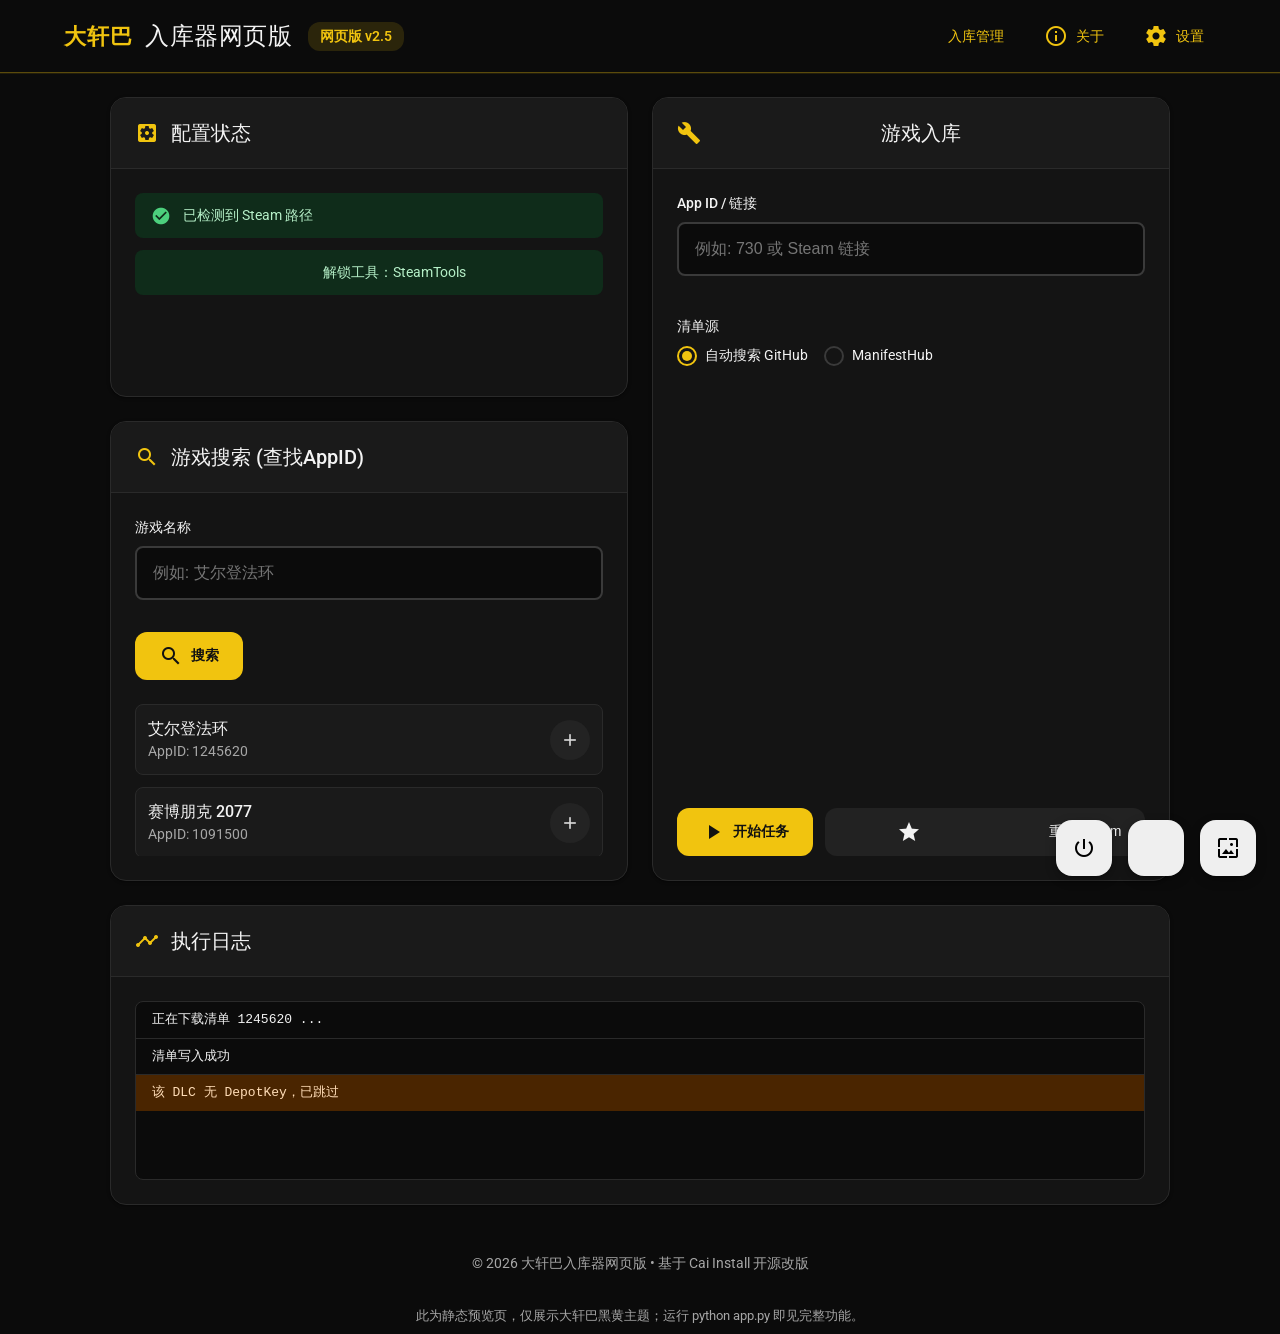
==== preview.html @ 0fc936c9 "叠加 QT6 桌面壳 + 深色/浅色双模式 + 纯文字品牌（去图标）" ====
<!DOCTYPE html>
<html lang="zh-CN">
<head>
    <meta charset="utf-8"/>
    <meta content="width=device-width, initial-scale=1.0" name="viewport"/>
    <title>大轩巴入库器网页版 · 预览</title>
    <link href="https://fonts.googleapis.com/css2?family=Roboto:wght@300;400;500;700&display=swap" rel="stylesheet"/>
    <link href="https://fonts.googleapis.com/icon?family=Material+Icons" rel="stylesheet"/>
    <link rel="icon" href="static/dxb-word.svg" type="image/svg+xml"/>
    <link href="static/css/style.css" rel="stylesheet"/>
    <link href="static/css/dx-theme.css" rel="stylesheet"/>
    <style>
        /* 预览页仅用于展示，模拟原布局 */
        .preview-note{text-align:center;color:var(--md-sys-color-on-surface-variant);font-size:13px;padding:8px;}
    </style>
</head>
<body class="dark-theme">
<div id="background-overlay"></div>
<div class="app-container">
    <header class="app-bar">
        <div class="app-bar-content">
            <a href="#" style="color:inherit;text-decoration:none;display:flex;align-items:center;gap:12px;">
                <span class="dxb-wordmark">大轩巴</span>
                <h1 class="app-title">入库器网页版</h1>
            </a>
            <div class="app-version">网页版 v2.5</div>
            <div style="flex-grow:1;"></div>
            <a class="btn btn-text settings-link" href="#"><span class="settings-text">入库管理</span></a>
            <a class="btn btn-text settings-link" href="#"><span class="material-icons">info_outline</span><span class="settings-text">关于</span></a>
            <a class="btn btn-text settings-link" href="#"><span class="material-icons">settings</span><span class="settings-text">设置</span></a>
        </div>
    </header>

    <main class="main-content">
        <div class="card config-card">
            <div class="card-header"><span class="material-icons">settings_applications</span><h2>配置状态</h2></div>
            <div class="card-content">
                <div class="config-status">
                    <div class="status-item success"><span class="material-icons status-icon">check_circle</span><span class="status-text">已检测到 Steam 路径</span></div>
                    <div class="status-item success"><span class="material-icons status-icon">verified</span><span class="status-text">解锁工具：SteamTools</span></div>
                </div>
            </div>
        </div>

        <div class="card search-card">
            <div class="card-header"><span class="material-icons">search</span><h2>游戏搜索 (查找AppID)</h2></div>
            <div class="card-content">
                <form class="game-search-form">
                    <div class="input-group">
                        <label class="input-label" for="g">游戏名称</label>
                        <input class="text-field" id="g" placeholder="例如: 艾尔登法环"/>
                    </div>
                    <div class="button-group"><button class="btn btn-primary" type="button"><span class="material-icons">search</span> 搜索</button></div>
                </form>
                <div class="game-search-results">
                    <div class="search-result-item"><div class="search-result-info"><span class="name">艾尔登法环</span><span class="appid">AppID: 1245620</span></div><button class="select-copy-btn"><span class="material-icons">add</span></button></div>
                    <div class="search-result-item"><div class="search-result-info"><span class="name">赛博朋克 2077</span><span class="appid">AppID: 1091500</span></div><button class="select-copy-btn"><span class="material-icons">add</span></button></div>
                </div>
            </div>
        </div>

        <div class="card unlock-card">
            <div class="card-header"><span class="material-icons">build_circle</span><h2>游戏入库</h2></div>
            <div class="card-content">
                <form class="unlock-form">
                    <div class="form-scroll-content">
                        <div class="input-group">
                            <label class="input-label" for="a">App ID / 链接</label>
                            <input class="text-field" id="a" placeholder="例如: 730 或 Steam 链接"/>
                        </div>
                        <div class="input-group">
                            <label class="input-label">清单源</label>
                            <div class="radio-group">
                                <label class="radio-item"><input type="radio" name="t" checked><span class="radio-button"></span><span class="radio-label">自动搜索 GitHub</span></label>
                                <label class="radio-item"><input type="radio" name="t"><span class="radio-button"></span><span class="radio-label">ManifestHub</span></label>
                            </div>
                        </div>
                    </div>
                    <div class="form-controls-footer">
                        <div class="button-group">
                            <button class="btn btn-primary" type="button"><span class="material-icons">play_arrow</span> 开始任务</button>
                            <button class="btn btn-secondary" type="button"><span class="material-icons">restart_alt</span> 重启 Steam</button>
                        </div>
                    </div>
                </form>
            </div>
        </div>

        <div class="card progress-card">
            <div class="card-header"><span class="material-icons">timeline</span><h2>执行日志</h2></div>
            <div class="card-content">
                <div class="progress-container">
                    <div class="log-entry info"><span>正在下载清单 1245620 ...</span></div>
                    <div class="log-entry success"><span>清单写入成功</span></div>
                    <div class="log-entry warning"><span>该 DLC 无 DepotKey，已跳过</span></div>
                </div>
            </div>
        </div>
    </main>

    <footer class="app-footer"><div class="copyright"><p>© 2026 大轩巴入库器网页版 • 基于 Cai Install 开源改版</p></div></footer>
    <p class="preview-note">此为静态预览页，仅展示大轩巴黑黄主题；运行 python app.py 即见完整功能。</p>
</div>

<div class="floating-action-buttons">
    <button class="fab" title="关闭应用"><span class="material-icons">power_settings_new</span></button>
    <button class="fab" title="切换主题"><span class="material-icons">dark_mode</span></button>
    <button class="fab" title="自定义背景"><span class="material-icons">wallpaper</span></button>
</div>
</body>
</html>
---- static/css/style.css ----
/* START OF FILE static/css/style.css (MODIFIED FOR LAYOUT FIX) */

/* Material Design 3.0 Colors */
:root {
  /* Light Theme (Default) */
  --md-sys-color-primary: #6750a4;
  --md-sys-color-on-primary: #ffffff;
  --md-sys-color-primary-container: #eaddff;
  --md-sys-color-on-primary-container: #21005d;
  --md-sys-color-secondary: #625b71;
  --md-sys-color-on-secondary: #ffffff;
  --md-sys-color-secondary-container: #e8def8;
  --md-sys-color-on-secondary-container: #1d192b;
  --md-sys-color-tertiary: #7d5260;
  --md-sys-color-on-tertiary: #ffffff;
  --md-sys-color-tertiary-container: #ffd8e4;
  --md-sys-color-on-tertiary-container: #31111d;
  --md-sys-color-error: #b3261e;
  --md-sys-color-on-error: #ffffff;
  --md-sys-color-error-container: #f9dedc;
  --md-sys-color-on-error-container: #410e0b;
  --md-sys-color-surface: #fffbfe;
  --md-sys-color-on-surface: #1c1b1f;
  --md-sys-color-surface-variant: #e7e0ec;
  --md-sys-color-on-surface-variant: #49454f;
  --md-sys-color-surface-container-lowest: #ffffff;
  --md-sys-color-surface-container-low: #f7f2fa;
  --md-sys-color-surface-container: #f3edf7;
  --md-sys-color-surface-container-high: #ece6f0;
  --md-sys-color-surface-container-highest: #e6e0e9;
  --md-sys-color-outline: #79747e;
  --md-sys-color-outline-variant: #cac4d0;
  --md-sys-color-success: #2e7d32;
  --md-sys-color-on-success: #ffffff;
  --md-sys-color-success-container: #c8e6c9;
  --md-sys-color-on-success-container: #002205;
  --md-sys-color-warning: #f57c00;
  --md-sys-color-on-warning: #ffffff;
  --md-sys-color-warning-container: #ffe0b2;
  --md-sys-color-on-warning-container: #331a00;
  --md-sys-elevation-level0: none;
  --md-sys-elevation-level1: 0px 1px 2px 0px rgba(0, 0, 0, 0.3), 0px 1px 3px 1px rgba(0, 0, 0, 0.15);
  --md-sys-elevation-level2: 0px 1px 2px 0px rgba(0, 0, 0, 0.3), 0px 2px 6px 2px rgba(0, 0, 0, 0.15);
  --md-sys-elevation-level3: 0px 1px 3px 0px rgba(0, 0, 0, 0.3), 0px 4px 8px 3px rgba(0, 0, 0, 0.15);
  --md-sys-elevation-level4: 0px 2px 3px 0px rgba(0, 0, 0, 0.3), 0px 6px 10px 4px rgba(0, 0, 0, 0.15);
  --md-sys-elevation-level5: 0px 4px 4px 0px rgba(0, 0, 0, 0.3), 0px 8px 12px 6px rgba(0, 0, 0, 0.15);
  --md-sys-shape-corner-none: 0px;
  --md-sys-shape-corner-extra-small: 4px;
  --md-sys-shape-corner-small: 8px;
  --md-sys-shape-corner-medium: 12px;
  --md-sys-shape-corner-large: 16px;
  --md-sys-shape-corner-extra-large: 28px;
}

/* Dark Theme Styles */
body.dark-theme {
  --md-sys-color-primary: #d0bcff;
  --md-sys-color-on-primary: #381e72;
  --md-sys-color-primary-container: #4f378b;
  --md-sys-color-on-primary-container: #eaddff;
  --md-sys-color-secondary: #ccc2dc;
  --md-sys-color-on-secondary: #332d41;
  --md-sys-color-secondary-container: #4a4458;
  --md-sys-color-on-secondary-container: #e8def8;
  --md-sys-color-tertiary: #efb8c8;
  --md-sys-color-on-tertiary: #492532;
  --md-sys-color-tertiary-container: #633b48;
  --md-sys-color-on-tertiary-container: #ffd8e4;
  --md-sys-color-error: #f2b8b5;
  --md-sys-color-on-error: #601410;
  --md-sys-color-error-container: #8c1d18;
  --md-sys-color-on-error-container: #f9dedc;
  --md-sys-color-surface: #141218;
  --md-sys-color-on-surface: #e6e1e5;
  --md-sys-color-surface-variant: #49454f;
  --md-sys-color-on-surface-variant: #cac4d0;
  --md-sys-color-surface-container-lowest: #0f0d13;
  --md-sys-color-surface-container-low: #1d1b20;
  --md-sys-color-surface-container: #211f26;
  --md-sys-color-surface-container-high: #2b2930;
  --md-sys-color-surface-container-highest: #36343b;
  --md-sys-color-outline: #938f99;
  --md-sys-color-outline-variant: #49454f;
  --md-sys-color-success: #AEC6FF;
  --md-sys-color-on-success: #002D66;
  --md-sys-color-success-container: #00439B;
  --md-sys-color-on-success-container: #D8E2FF;
  --md-sys-color-warning: #ffb74d;
  --md-sys-color-on-warning: #4a2500;
  --md-sys-color-warning-container: #8c5100;
  --md-sys-color-on-warning-container: #ffddb7;
  --md-sys-elevation-level1: 0px 1px 3px 1px rgba(0, 0, 0, 0.15), 0px 1px 2px 0px rgba(0, 0, 0, 0.3);
  --md-sys-elevation-level2: 0px 2px 6px 2px rgba(0, 0, 0, 0.15), 0px 1px 2px 0px rgba(0, 0, 0, 0.3);
  --md-sys-elevation-level3: 0px 4px 8px 3px rgba(0, 0, 0, 0.15), 0px 1px 3px 0px rgba(0, 0, 0, 0.3);
  --md-sys-elevation-level4: 0px 6px 10px 4px rgba(0, 0, 0, 0.15), 0px 2px 3px 0px rgba(0, 0, 0, 0.3);
  --md-sys-elevation-level5: 0px 8px 12px 6px rgba(0, 0, 0, 0.15), 0px 4px 4px 0px rgba(0, 0, 0, 0.3);
}

/* Reset and Base Styles */
* {
  margin: 0;
  padding: 0;
  box-sizing: border-box;
}

body {
  font-family: 'Roboto', -apple-system, BlinkMacSystemFont, 'Segoe UI', sans-serif;
  background-color: var(--md-sys-color-surface);
  color: var(--md-sys-color-on-surface);
  line-height: 1.5;
  min-height: 100vh;
  overflow-x: hidden;
  overflow-y: auto;
  transition: background-color 0.3s ease, color 0.3s ease;
}

/* App Container */
.app-container {
  min-height: 100vh;
  display: flex;
  flex-direction: column;
}

/* App Bar */
.app-bar {
  background-color: var(--md-sys-color-surface-container);
  box-shadow: var(--md-sys-elevation-level2);
  position: sticky;
  top: 0;
  z-index: 1000;
  transition: background-color 0.3s ease;
}

.app-bar-content {
  max-width: 1200px;
  margin: 0 auto;
  padding: 16px 24px;
  display: flex;
  align-items: center;
  gap: 16px;
}

.app-icon {
  color: var(--md-sys-color-primary);
  font-size: 32px;
}

.app-title {
  font-size: 24px;
  font-weight: 500;
  color: var(--md-sys-color-on-surface);
  flex: 1;
}

.app-version {
  font-size: 14px;
  color: var(--md-sys-color-on-surface-variant);
  background-color: var(--md-sys-color-surface-variant);
  padding: 4px 12px;
  border-radius: var(--md-sys-shape-corner-medium);
  transition: background-color 0.3s ease, color 0.3s ease;
}

/* Main Content */
.main-content {
  flex: 1;
  max-width: 1200px;
  margin: 0 auto;
  padding: 24px;
  display: grid;
  grid-template-columns: 1fr 1fr;
  grid-template-rows: auto auto; 
  gap: 24px;
}

/* Cards */
.card {
  background-color: var(--md-sys-color-surface-container-low);
  border-radius: var(--md-sys-shape-corner-large);
  box-shadow: var(--md-sys-elevation-level1);
  overflow: hidden;
  transition: box-shadow 0.2s ease, background-color 0.3s ease;
  display: flex; 
  flex-direction: column; 
}

.card:hover {
  box-shadow: var(--md-sys-elevation-level2);
}

.card-header {
  padding: 20px 24px;
  display: flex;
  align-items: center;
  gap: 12px;
  background-color: var(--md-sys-color-surface-container);
  border-bottom: 1px solid var(--md-sys-color-outline-variant);
  flex-shrink: 0; 
  transition: background-color 0.3s ease, border-color 0.3s ease;
}

.card-header .material-icons {
  color: var(--md-sys-color-primary);
}

.card-header h2 {
  font-size: 20px;
  font-weight: 500;
  color: var(--md-sys-color-on-surface);
  flex: 1;
}

.card-actions {
  display: flex;
  gap: 8px;
}

.card-content {
  padding: 24px;
  flex-grow: 1; 
  overflow: hidden; 
  display: flex; 
  flex-direction: column;
}

/* Custom Scrollbar */
.game-search-results::-webkit-scrollbar,
.form-scroll-content::-webkit-scrollbar,
.progress-container::-webkit-scrollbar {
  width: 8px;
}
.game-search-results::-webkit-scrollbar-track,
.form-scroll-content::-webkit-scrollbar-track,
.progress-container::-webkit-scrollbar-track {
  background: transparent;
}
.game-search-results::-webkit-scrollbar-thumb,
.form-scroll-content::-webkit-scrollbar-thumb,
.progress-container::-webkit-scrollbar-thumb {
  background-color: var(--md-sys-color-outline);
  border-radius: 4px;
}

/* Form Styles */
.unlock-form {
  display: flex;
  flex-direction: column;
  height: 100%;
}

.form-scroll-content {
  padding-right: 8px;
  margin-right: -8px;
  flex-grow: 1;
  display: flex;
  flex-direction: column;
  gap: 24px;
  overflow-y: auto;
}

.form-controls-footer {
  margin-top: auto;
  padding-top: 24px;
  flex-shrink: 0;
}

.input-group {
  display: flex;
  flex-direction: column;
  gap: 8px;
  margin-bottom: 16px;
}

/* 确保SteamTools选项组之间有合适的间距 */
#stAutoUpdateGroup,
#addAllDlcGroup {
  margin-top: 8px;
  margin-bottom: 16px;
}

.input-label {
  font-size: 14px;
  font-weight: 500;
  color: var(--md-sys-color-on-surface);
}

.text-field {
  padding: 16px;
  border: 2px solid var(--md-sys-color-outline);
  border-radius: var(--md-sys-shape-corner-small);
  background-color: var(--md-sys-color-surface);
  color: var(--md-sys-color-on-surface);
  font-size: 16px;
  transition: border-color 0.2s ease, background-color 0.3s ease, color 0.3s ease;
}

.text-field:focus {
  outline: none;
  border-color: var(--md-sys-color-primary);
}

.input-helper {
  font-size: 12px;
  color: var(--md-sys-color-on-surface-variant);
}

/* Radio Group */
.radio-group {
  display: flex;
  gap: 16px;
  flex-wrap: wrap;
}

.radio-item {
  display: flex;
  align-items: center;
  gap: 8px;
  cursor: pointer;
  user-select: none;
}

.radio-item input[type="radio"] {
  display: none;
}

.radio-button {
  width: 20px;
  height: 20px;
  border: 2px solid var(--md-sys-color-outline);
  border-radius: 50%;
  position: relative;
  transition: border-color 0.2s ease;
}

.radio-button::after {
  content: '';
  width: 10px;
  height: 10px;
  background-color: var(--md-sys-color-primary);
  border-radius: 50%;
  position: absolute;
  top: 50%;
  left: 50%;
  transform: translate(-50%, -50%) scale(0);
  transition: transform 0.2s ease;
}

.radio-item input[type="radio"]:checked + .radio-button {
  border-color: var(--md-sys-color-primary);
}

.radio-item input[type="radio"]:checked + .radio-button::after {
  transform: translate(-50%, -50%) scale(1);
}

.radio-label {
  font-size: 14px;
  color: var(--md-sys-color-on-surface);
}

/* Manifest Source Selection (Auto Search Results) */
#searchResultsContainer {
  display: flex;
  flex-direction: column;
  gap: 8px;
  border-top: 1px solid var(--md-sys-color-outline-variant);
  padding-top: 16px;
  margin-top: 16px;
}

.radio-item-detailed {
    display: block;
    border: 1px solid var(--md-sys-color-outline-variant);
    border-radius: var(--md-sys-shape-corner-small);
    padding: 12px;
    cursor: pointer;
    transition: border-color 0.2s ease, background-color 0.2s ease;
}

.radio-item-detailed:hover {
    border-color: var(--md-sys-color-primary);
    background-color: var(--md-sys-color-surface-container-low);
}

.radio-item-detailed .radio-button-wrapper {
    display: flex;
    align-items: center;
    gap: 12px;
}

.radio-item-detailed .radio-label-group {
    display: flex;
    flex-direction: column;
    flex: 1; 
}

.radio-item-detailed .radio-date {
    font-size: 12px;
    color: var(--md-sys-color-on-surface-variant);
}

.radio-item-detailed .visually-hidden {
    position: absolute;
    opacity: 0;
    pointer-events: none;
}

/* Checkbox */
.checkbox-item {
  display: flex;
  align-items: center;
  gap: 12px;
  cursor: pointer;
  user-select: none;
}

.checkbox-item input[type="checkbox"] {
  display: none;
}

.checkbox-button {
  width: 20px;
  height: 20px;
  border: 2px solid var(--md-sys-color-outline);
  border-radius: var(--md-sys-shape-corner-extra-small);
  position: relative;
  transition: all 0.2s ease;
}

.checkbox-button::after {
  content: '✓';
  color: var(--md-sys-color-on-primary);
  font-size: 14px;
  font-weight: bold;
  position: absolute;
  top: 50%;
  left: 50%;
  transform: translate(-50%, -50%) scale(0);
  transition: transform 0.2s ease;
}

body.dark-theme .checkbox-button::after {
  color: var(--md-sys-color-on-primary-container);
}

.checkbox-item input[type="checkbox"]:checked + .checkbox-button {
  background-color: var(--md-sys-color-primary);
  border-color: var(--md-sys-color-primary);
}

body.dark-theme .checkbox-item input[type="checkbox"]:checked + .checkbox-button {
    background-color: var(--md-sys-color-primary-container);
    border-color: var(--md-sys-color-primary-container);
}

.checkbox-item input[type="checkbox"]:checked + .checkbox-button::after {
  transform: translate(-50%, -50%) scale(1);
}

.checkbox-content {
  display: flex;
  flex-direction: column;
}

.checkbox-label {
  font-size: 14px;
  font-weight: 500;
  color: var(--md-sys-color-on-surface);
}

.checkbox-description {
  font-size: 12px;
  color: var(--md-sys-color-on-surface-variant);
}

/* Buttons */
.button-group {
  display: flex;
  gap: 12px;
  flex-wrap: wrap;
}

.btn {
  padding: 12px 24px;
  border-radius: var(--md-sys-shape-corner-medium);
  font-size: 14px;
  font-weight: 500;
  cursor: pointer;
  border: none;
  display: inline-flex;
  align-items: center;
  justify-content: center;
  gap: 8px;
  transition: all 0.2s ease;
  text-decoration: none;
}

.btn .material-icons.spin {
  animation: spin 1.5s linear infinite;
}

.btn:disabled {
  opacity: 0.6;
  cursor: not-allowed;
  background-color: var(--md-sys-color-surface-variant);
  color: var(--md-sys-color-on-surface-variant);
}

.btn-primary {
  background-color: var(--md-sys-color-primary);
  color: var(--md-sys-color-on-primary);
}

.btn-primary:hover:not(:disabled) {
  background-color: color-mix(in srgb, var(--md-sys-color-primary) 90%, black);
  box-shadow: var(--md-sys-elevation-level1);
}

.btn-secondary {
  background-color: var(--md-sys-color-secondary-container);
  color: var(--md-sys-color-on-secondary-container);
}

.btn-secondary:hover:not(:disabled) {
  background-color: color-mix(in srgb, var(--md-sys-color-secondary-container) 90%, black);
  box-shadow: var(--md-sys-elevation-level1);
}

.btn-text {
  background-color: transparent;
  color: var(--md-sys-color-primary);
  padding: 8px 12px;
}

.btn-text:hover:not(:disabled) {
  background-color: color-mix(in srgb, var(--md-sys-color-primary) 8%, transparent);
}

/* Config Status */
.config-status {
  display: flex;
  flex-direction: column;
  gap: 12px;
}

.status-item {
  display: flex;
  align-items: center;
  gap: 12px;
  padding: 12px 16px;
  border-radius: var(--md-sys-shape-corner-small);
  background-color: var(--md-sys-color-surface-container);
}

.status-item.success { 
    background-color: var(--md-sys-color-success-container); 
    color: var(--md-sys-color-on-success-container);
}
.status-item.error { 
    background-color: var(--md-sys-color-error-container); 
    color: var(--md-sys-color-on-error-container);
}
.status-item.warning { 
    background-color: var(--md-sys-color-warning-container); 
    color: var(--md-sys-color-on-warning-container);
}

.status-icon {
  font-size: 20px;
}

.status-item.success .status-icon { color: var(--md-sys-color-success); }
.status-item.error .status-icon { color: var(--md-sys-color-error); }
.status-item.warning .status-icon { color: var(--md-sys-color-warning); }

body.dark-theme .status-item.success .status-icon { color: var(--md-sys-color-success); }
body.dark-theme .status-item.error .status-icon { color: var(--md-sys-color-error-container); }
body.dark-theme .status-item.warning .status-icon { color: var(--md-sys-color-warning-container); }


.status-text {
  flex: 1;
  font-size: 14px;
  color: inherit;
}

.loading {
  display: flex;
  align-items: center;
  gap: 12px;
  color: var(--md-sys-color-on-surface-variant);
  font-size: 14px;
  padding: 12px;
}

.loading::before {
  content: '';
  width: 16px;
  height: 16px;
  border: 2px solid var(--md-sys-color-outline);
  border-top: 2px solid var(--md-sys-color-primary);
  border-radius: 50%;
  animation: spin 1s linear infinite;
}

@keyframes spin {
  0% { transform: rotate(0deg); }
  100% { transform: rotate(360deg); }
}

/* Progress Container */
.progress-container {
  background-color: var(--md-sys-color-surface);
  border-radius: var(--md-sys-shape-corner-small);
  height: 300px;
  overflow-y: auto;
  border: 1px solid var(--md-sys-color-outline-variant);
  transition: background-color 0.3s ease, border-color 0.3s ease;
}

.progress-placeholder {
  display: flex;
  flex-direction: column;
  align-items: center;
  justify-content: center;
  height: 100%;
  color: var(--md-sys-color-on-surface-variant);
  gap: 8px;
}

.progress-placeholder .material-icons {
  font-size: 48px;
  opacity: 0.5;
}

.log-entry {
  padding: 8px 16px;
  border-bottom: 1px solid var(--md-sys-color-outline-variant);
  font-family: 'Courier New', monospace;
  font-size: 13px;
  display: flex;
  align-items: flex-start;
  gap: 8px;
}

.log-entry:last-child {
  border-bottom: none;
}

.log-entry.info {
  color: var(--md-sys-color-on-surface);
}

.log-entry.warning {
  background-color: #4a2500; /* Dark warning bg */
  color: #ffddb7; /* Dark warning text */
}

body:not(.dark-theme) .log-entry.warning {
  background-color: #ffe0b2;
  color: #663c00;
}

.log-entry.error {
  background-color: var(--md-sys-color-error-container);
  color: var(--md-sys-color-on-error-container);
}

/* Footer Styles */
.app-footer {
  padding: 24px;
  text-align: center;
  color: var(--md-sys-color-on-surface-variant);
  font-size: 14px;
}

/* Snackbar */
.snackbar {
  position: fixed;
  bottom: 24px;
  left: 50%;
  transform: translateX(-50%) translateY(150%);
  background-color: var(--md-sys-color-surface-container-high);
  color: var(--md-sys-color-on-surface);
  border-radius: var(--md-sys-shape-corner-small);
  box-shadow: var(--md-sys-elevation-level3);
  z-index: 2000;
  transition: transform 0.3s ease, opacity 0.3s ease, visibility 0.3s ease, background-color 0.3s ease;
  max-width: 560px;
  min-width: 344px;
  opacity: 0;
  visibility: hidden;
  border-left: 4px solid transparent;
}

.snackbar.show {
  transform: translateX(-50%) translateY(0);
  opacity: 1;
  visibility: visible;
}

.snackbar.success { border-color: var(--md-sys-color-success); }
.snackbar.error { border-color: var(--md-sys-color-error); }
.snackbar.warning { border-color: var(--md-sys-color-warning); }
.snackbar.info { border-color: var(--md-sys-color-primary); }

.snackbar-content {
  display: flex;
  align-items: center;
  padding: 14px 16px;
  gap: 12px;
}

.snackbar-content #snackbarMessage {
  flex: 1;
  font-size: 14px;
}

.snackbar-action {
  background: none;
  border: none;
  color: var(--md-sys-color-primary);
  cursor: pointer;
  padding: 4px;
  border-radius: 50%;
  transition: background-color 0.2s ease;
}

.snackbar-action:hover {
  background-color: color-mix(in srgb, var(--md-sys-color-primary) 8%, transparent);
}

/* Settings Link */
.settings-link {
  color: var(--md-sys-color-on-surface) !important;
  text-decoration: none;
  display: flex;
  align-items: center;
  gap: 8px;
  padding: 8px 12px;
  border-radius: var(--md-sys-shape-corner-medium);
  transition: background-color 0.2s ease;
}

.settings-link:hover {
  background-color: color-mix(in srgb, var(--md-sys-color-on-surface) 8%, transparent);
}

.settings-text {
  font-size: 14px;
  font-weight: 500;
}

@media (max-width: 768px) {
  .settings-text {
    display: none;
  }
}

/* Game Image Display & Placeholder Styles */
.game-image-container {
  position: relative;
  margin-top: 24px;
  aspect-ratio: 460 / 215; 
  background-color: var(--md-sys-color-surface-variant);
  border-radius: var(--md-sys-shape-corner-medium);
  box-shadow: var(--md-sys-elevation-level2);
  width: 100%;
}

.game-image-placeholder {
  position: absolute;
  inset: 0;
  display: flex;
  flex-direction: column;
  align-items: center;
  justify-content: center;
  color: var(--md-sys-color-on-surface-variant);
  gap: 8px;
  transition: opacity 0.3s ease;
}

.game-image-placeholder .material-icons {
  font-size: 48px;
}

.game-image-container img {
  position: absolute;
  inset: 0;
  width: 100%;
  height: 100%;
  border-radius: var(--md-sys-shape-corner-medium);
  object-fit: cover;
  transition: opacity 0.3s ease;
}

/* Game Search Form */
.game-search-form {
  display: flex;
  flex-direction: column;
  gap: 16px;
  flex-shrink: 0;
}

/* Search Card Specific Styles */
.search-card .card-content {
  display: flex;
  flex-direction: column;
}

.game-search-results {
  margin-top: 24px;
  flex-grow: 1;
  overflow-y: auto;
  display: flex;
  flex-direction: column;
  gap: 12px;
  padding-right: 8px;
  margin-right: -8px;
}

.search-result-item {
  display: flex;
  align-items: center;
  gap: 12px;
  padding: 12px;
  border-radius: var(--md-sys-shape-corner-small);
  background-color: var(--md-sys-color-surface-container);
  border: 1px solid var(--md-sys-color-outline-variant);
  flex-shrink: 0;
}

.search-result-info {
  flex: 1;
  display: flex;
  flex-direction: column;
  min-width: 0;
}

.search-result-info .name {
  font-weight: 500;
  color: var(--md-sys-color-on-surface);
  white-space: nowrap;
  overflow: hidden;
  text-overflow: ellipsis;
}

.search-result-info .appid {
  font-size: 14px;
  color: var(--md-sys-color-on-surface-variant);
}

.preview-btn, .select-copy-btn {
  border: none;
  border-radius: 50%;
  width: 40px;
  height: 40px;
  display: inline-flex;
  align-items: center;
  justify-content: center;
  cursor: pointer;
  transition: background-color 0.2s ease;
  flex-shrink: 0;
}

.preview-btn .material-icons, .select-copy-btn .material-icons {
  font-size: 20px;
}

.preview-btn {
  background-color: var(--md-sys-color-primary-container);
  color: var(--md-sys-color-on-primary-container);
}

.preview-btn:hover {
  background-color: color-mix(in srgb, var(--md-sys-color-primary-container) 90%, black);
}

.select-copy-btn {
  background-color: var(--md-sys-color-secondary-container);
  color: var(--md-sys-color-on-secondary-container);
}

.select-copy-btn:hover {
  background-color: color-mix(in srgb, var(--md-sys-color-secondary-container) 90%, black);
}

.select-game-btn {
  background-color: var(--md-sys-color-primary-container);
  color: var(--md-sys-color-on-primary-container);
}

.select-game-btn:hover {
  background-color: color-mix(in srgb, var(--md-sys-color-primary-container) 90%, black);
}

.copy-appid-btn .material-icons {
  font-size: 20px;
}

/* Desktop Layout Adjustments */
@media (min-width: 1024px) {
  .main-content {
    grid-template-columns: 1fr 1fr;
    /* <<-- MODIFIED RULE -->> */
    grid-template-rows: 300px 460px;
    align-items: stretch;
  }
  
  .config-card {
    grid-column: 1 / 2;
    grid-row: 1 / 2;
    height: 300px;
    display: flex;
    flex-direction: column;
  }
  
  .search-card {
    grid-column: 1 / 2;
    grid-row: 2 / 3;
    /* <<-- MODIFIED RULE -->> */
    height: 460px;
    display: flex;
    flex-direction: column;
  }
  
  .unlock-card {
    grid-column: 2 / 3;
    grid-row: 1 / 3;
    /* <<-- MODIFIED RULE -->> */
    height: 784px; /* 300 + 460 + 24 */
    display: flex;
    flex-direction: column;
  }
  
  .progress-card {
    grid-column: 1 / -1;
    grid-row: 3 / 4;
    height: 300px;
    display: flex;
    flex-direction: column;
  }
  
  .config-card .card-content {
    flex-grow: 1;
    overflow-y: auto;
  }
  
  .search-card .card-content {
    flex-grow: 1;
    overflow-y: hidden;
  }
  
  .unlock-card .card-content {
    flex-grow: 1;
    overflow-y: hidden;
  }
}

.radio-item-detailed input[type="radio"]:checked ~ .radio-button-wrapper .radio-button {
    border-color: var(--md-sys-color-primary);
}
.radio-item-detailed input[type="radio"]:checked ~ .radio-button-wrapper .radio-button::after {
    transform: translate(-50%, -50%) scale(1);
}

/* Floating Action Buttons */
.floating-action-buttons {
  position: fixed;
  bottom: 24px;
  right: 24px;
  display: flex;
  gap: 16px;
  z-index: 1500;
}

.fab {
  width: 56px;
  height: 56px;
  border-radius: 16px;
  border: none;
  cursor: pointer;
  display: flex;
  align-items: center;
  justify-content: center;
  box-shadow: var(--md-sys-elevation-level3);
  transition: transform 0.2s ease, background-color 0.3s ease, color 0.3s ease, border-radius 0.2s ease;
}

.fab:hover {
  transform: scale(1.05);
  border-radius: 50%;
}

.fab .material-icons {
  font-size: 24px;
  transition: transform 0.3s ease-in-out;
}

#themeToggleBtn {
  background-color: var(--md-sys-color-primary-container);
  color: var(--md-sys-color-on-primary-container);
}

#shutdownBtn {
  background-color: var(--md-sys-color-error-container);
  color: var(--md-sys-color-on-error-container);
}

/* Custom Background and Modal Styles */
#background-overlay {
    position: fixed;
    top: 0;
    left: 0;
    width: 100%;
    height: 100%;
    z-index: -1;
    background-size: cover;
    background-position: center;
    transition: backdrop-filter 0.3s ease, background-image 0.5s ease;
}

#backgroundSettingsBtn {
    background-color: var(--md-sys-color-tertiary-container);
    color: var(--md-sys-color-on-tertiary-container);
}

/* Modal Styles */
.modal-overlay {
    position: fixed;
    top: 0;
    left: 0;
    width: 100%;
    height: 100%;
    background-color: rgba(0, 0, 0, 0.5);
    display: flex;
    align-items: center;
    justify-content: center;
    z-index: 3000;
    opacity: 0;
    visibility: hidden;
    transition: opacity 0.3s ease, visibility 0.3s ease;
}

.modal-overlay.show {
    opacity: 1;
    visibility: visible;
}

.modal-content {
    background-color: var(--md-sys-color-surface-container-high);
    color: var(--md-sys-color-on-surface);
    border-radius: var(--md-sys-shape-corner-extra-large);
    box-shadow: var(--md-sys-elevation-level4);
    width: 90%;
    max-width: 500px;
    display: flex;
    flex-direction: column;
    transform: scale(0.9);
    transition: transform 0.3s ease, background-color 0.3s ease;
}

.modal-overlay.show .modal-content {
    transform: scale(1);
}

.modal-header {
  display: flex;
  align-items: center;
  justify-content: space-between;
  padding: 24px;
  border-bottom: 1px solid var(--md-sys-color-outline-variant);
}

.modal-header h2 {
  margin: 0;
  font-size: 22px;
}

.btn-icon {
  background: none;
  border: none;
  cursor: pointer;
  color: var(--md-sys-color-on-surface-variant);
  padding: 8px;
  border-radius: 50%;
  display: inline-flex;
  align-items: center;
  justify-content: center;
  transition: background-color 0.2s ease;
}

.btn-icon:hover {
  background-color: color-mix(in srgb, var(--md-sys-color-on-surface-variant) 15%, transparent);
}

.modal-body {
  padding: 24px;
  display: flex;
  flex-direction: column;
  gap: 20px;
}

.slider-group {
    display: grid;
    grid-template-columns: auto 1fr auto;
    align-items: center;
    gap: 16px;
}

.slider-group label {
    font-size: 14px;
    font-weight: 500;
}

.slider-group input[type="range"] {
    -webkit-appearance: none;
    appearance: none;
    width: 100%;
    height: 4px;
    background: var(--md-sys-color-outline);
    border-radius: 2px;
    outline: none;
}
.slider-group input[type="range"]::-webkit-slider-thumb {
    -webkit-appearance: none;
    appearance: none;
    width: 20px;
    height: 20px;
    background: var(--md-sys-color-primary);
    cursor: pointer;
    border-radius: 50%;
    border: none;
}
.slider-group input[type="range"]::-moz-range-thumb {
    width: 20px;
    height: 20px;
    background: var(--md-sys-color-primary);
    cursor: pointer;
    border-radius: 50%;
    border: none;
}

.slider-group span {
    font-size: 14px;
    color: var(--md-sys-color-on-surface-variant);
    min-width: 50px;
    text-align: right;
}

.modal-footer {
    display: flex;
    justify-content: flex-end;
    gap: 8px;
    padding: 16px 24px;
    border-top: 1px solid var(--md-sys-color-outline-variant);
}

.modal-footer #resetBgBtn {
    margin-right: auto;
}
---- static/css/dx-theme.css ----
/* ============================================================
   大轩巴入库器网页版 · DaXuanBa Theme v2
   双模式：深色（黑 #0b0b0b + 黄 #f1c40f） / 浅色（白 + 黄 #f1c40f）
   品牌只用文字，无图形图标 · 无 emoji
   本文件最后加载，统一压住全站 MD3 紫色变量
   ============================================================ */

/* ---------------- 公共 ---------------- */
:root {
  --dx-yellow: #f1c40f;
  --dx-yellow-dark: #d4a017;
  --dx-yellow-soft: rgba(241, 196, 15, 0.14);
  --dx-black: #0b0b0b;
}

/* ---------------- 浅色（大轩巴白，清爽，默认变量层） ---------------- */
:root {
  --dx-wordmark-fg: #111111;
  --dx-appbar-bg: #ffffff;
  --dx-appbar-line: rgba(241, 196, 15, 0.55);
  --dx-card-border: #e8e8e8;
  --dx-hairline: rgba(0, 0, 0, 0.08);

  --md-sys-color-primary: #f1c40f;
  --md-sys-color-on-primary: #111111;
  --md-sys-color-primary-container: #fff6d8;
  --md-sys-color-on-primary-container: #6b5200;

  --md-sys-color-secondary: #5a5a5a;
  --md-sys-color-on-secondary: #ffffff;
  --md-sys-color-secondary-container: #efefef;
  --md-sys-color-on-secondary-container: #2a2a2a;

  --md-sys-color-tertiary: #8a7a3a;
  --md-sys-color-on-tertiary: #ffffff;
  --md-sys-color-tertiary-container: #f3ecd2;
  --md-sys-color-on-tertiary-container: #3d3300;

  --md-sys-color-error: #c0392b;
  --md-sys-color-on-error: #ffffff;
  --md-sys-color-error-container: #fbe4e1;
  --md-sys-color-on-error-container: #5c110a;

  --md-sys-color-surface: #f7f7f7;
  --md-sys-color-on-surface: #141414;
  --md-sys-color-surface-variant: #e6e6e6;
  --md-sys-color-on-surface-variant: #5a5a5a;

  --md-sys-color-surface-container-lowest: #ffffff;
  --md-sys-color-surface-container-low: #fbfbfb;
  --md-sys-color-surface-container: #ffffff;
  --md-sys-color-surface-container-high: #f2f2f2;
  --md-sys-color-surface-container-highest: #e9e9e9;

  --md-sys-color-outline: #d4d4d4;
  --md-sys-color-outline-variant: #e6e6e6;

  --md-sys-color-success: #1e9e4a;
  --md-sys-color-on-success: #ffffff;
  --md-sys-color-success-container: #d8f5e1;
  --md-sys-color-on-success-container: #07361a;

  --md-sys-color-warning: #d98b00;
  --md-sys-color-on-warning: #111111;
  --md-sys-color-warning-container: #ffe9c2;
  --md-sys-color-on-warning-container: #3d2600;

  --md-sys-elevation-shadow-5: 0px 4px 4px 0px rgba(0, 0, 0, 0.08), 0px 8px 12px 6px rgba(0, 0, 0, 0.05);
}

/* ---------------- 深色（大轩巴黑，默认） ----------------
   :root.dxb-dark 由 <head> 内联脚本提前设置，避免刷新白闪；
   body.dark-theme 由 theme-toggle.js 运行时同步。 */
:root.dxb-dark,
body.dark-theme {
  --dx-wordmark-fg: #f1c40f;
  --dx-appbar-bg: #0b0b0b;
  --dx-appbar-line: rgba(241, 196, 15, 0.35);
  --dx-card-border: #2a2a2a;
  --dx-hairline: rgba(241, 196, 15, 0.10);

  --md-sys-color-primary: #f1c40f;
  --md-sys-color-on-primary: #111111;
  --md-sys-color-primary-container: #2c2509;
  --md-sys-color-on-primary-container: #f1c40f;

  --md-sys-color-secondary: #9a9a9a;
  --md-sys-color-on-secondary: #1a1a1a;
  --md-sys-color-secondary-container: #232323;
  --md-sys-color-on-secondary-container: #d8d8d8;

  --md-sys-color-tertiary: #c9b25e;
  --md-sys-color-on-tertiary: #1a1a1a;
  --md-sys-color-tertiary-container: #2c2710;
  --md-sys-color-on-tertiary-container: #f1e3a0;

  --md-sys-color-error: #ff6b5e;
  --md-sys-color-on-error: #2a0907;
  --md-sys-color-error-container: #3a1410;
  --md-sys-color-on-error-container: #ffb3a8;

  --md-sys-color-surface: #0b0b0b;
  --md-sys-color-on-surface: #f3f3f3;
  --md-sys-color-surface-variant: #242424;
  --md-sys-color-on-surface-variant: #a6a6a6;

  --md-sys-color-surface-container-lowest: #050505;
  --md-sys-color-surface-container-low: #141414;
  --md-sys-color-surface-container: #1a1a1a;
  --md-sys-color-surface-container-high: #222222;
  --md-sys-color-surface-container-highest: #2a2a2a;

  --md-sys-color-outline: #3a3a3a;
  --md-sys-color-outline-variant: #2a2a2a;

  --md-sys-color-success: #4cd07d;
  --md-sys-color-on-success: #062814;
  --md-sys-color-success-container: #0f2c1a;
  --md-sys-color-on-success-container: #b6f0c8;

  --md-sys-color-warning: #f3a712;
  --md-sys-color-on-warning: #2a1a00;
  --md-sys-color-warning-container: #2e2006;
  --md-sys-color-on-warning-container: #ffe0a8;

  --md-sys-elevation-shadow-5: 0px 4px 4px 0px rgba(0, 0, 0, 0.5), 0px 8px 12px 6px rgba(0, 0, 0, 0.4);
}

/* ============================================================
   品牌文字标（无图形图标）
   ============================================================ */
.dxb-wordmark {
  font-size: 22px;
  font-weight: 700;
  letter-spacing: 1px;
  color: var(--dx-wordmark-fg) !important;
  white-space: nowrap;
  user-select: none;
  transition: color 0.25s ease;
}
.dxb-wordmark .dxb-accent {
  color: var(--dx-yellow);
}
/* 副标题/次级文字标（小号） */
.dxb-wordmark-sm {
  font-size: 17px;
  font-weight: 700;
  letter-spacing: 0.8px;
  color: var(--dx-wordmark-fg) !important;
  white-space: nowrap;
}

/* 顶栏：跟随模式（浅色白 / 深色黑），底部黄色细线 */
.app-bar {
  background-color: var(--dx-appbar-bg) !important;
  border-bottom: 1px solid var(--dx-appbar-line);
  box-shadow: 0 1px 0 var(--dx-hairline);
}

.app-title {
  letter-spacing: 0.5px;
}

.app-version {
  color: var(--dx-yellow) !important;
  background-color: var(--dx-yellow-soft) !important;
  font-weight: 600;
}

/* ============================================================
   控件与细节
   ============================================================ */

/* 主按钮 = 品牌黄；文字黑，hover 加深 */
.btn-primary {
  background-color: var(--dx-yellow) !important;
  color: #111111 !important;
  font-weight: 600;
}
.btn-primary:hover:not(:disabled) {
  background-color: var(--dx-yellow-dark) !important;
  box-shadow: 0 4px 14px rgba(241, 196, 15, 0.4) !important;
}

/* 次要按钮：低调底，hover 出黄边 */
.btn-secondary {
  background-color: var(--md-sys-color-surface-container-high) !important;
  color: var(--md-sys-color-on-surface) !important;
}
.btn-secondary:hover:not(:disabled) {
  background-color: var(--md-sys-color-surface-container-highest) !important;
  box-shadow: inset 0 0 0 1px rgba(241, 196, 15, 0.5) !important;
}

/* 文字按钮用黄 */
.btn-text {
  color: var(--dx-yellow) !important;
}
.btn-text:hover:not(:disabled) {
  background-color: var(--dx-yellow-soft) !important;
}

/* 卡片头部图标 / 强调元素统一为黄 */
.card-header .material-icons,
.settings-link,
.settings-text {
  color: var(--dx-yellow);
}

/* 卡片：细边框，去紫调 */
.card,
.settings-card,
.info-card {
  border: 1px solid var(--dx-card-border) !important;
}

/* 输入框聚焦黄边 */
.text-field:focus {
  border-color: var(--dx-yellow) !important;
  box-shadow: 0 0 0 3px rgba(241, 196, 15, 0.2);
}

/* 单选 / 复选选中 = 黄 */
.radio-item input[type="radio"]:checked + .radio-button,
.radio-item-detailed input[type="radio"]:checked ~ .radio-button-wrapper .radio-button {
  border-color: var(--dx-yellow);
}
.radio-item input[type="radio"]:checked + .radio-button::after,
.radio-item-detailed input[type="radio"]:checked ~ .radio-button-wrapper .radio-button::after {
  background-color: var(--dx-yellow);
}
.checkbox-item input[type="checkbox"]:checked + .checkbox-button {
  background-color: var(--dx-yellow);
  border-color: var(--dx-yellow);
}
.checkbox-item input[type="checkbox"]:checked + .checkbox-button::after {
  color: #111111;
}
body.dark-theme .checkbox-item input[type="checkbox"]:checked + .checkbox-button::after {
  color: #111111;
}

/* 滚动条 = 黄灰，呼应品牌 */
.game-search-results::-webkit-scrollbar-thumb,
.form-scroll-content::-webkit-scrollbar-thumb,
.progress-container::-webkit-scrollbar-thumb {
  background-color: rgba(241, 196, 15, 0.55);
}

/* 悬浮按钮配色 */
#themeToggleBtn {
  background-color: var(--dx-yellow) !important;
  color: #111111 !important;
}
#backgroundSettingsBtn {
  background-color: var(--md-sys-color-surface-container-high) !important;
  color: var(--dx-yellow) !important;
}
#shutdownBtn {
  background-color: var(--md-sys-color-error-container) !important;
  color: var(--md-sys-color-on-error-container) !important;
}

/* ============================================================
   关于页
   ============================================================ */

/* 项目标识：纯文字块，无图形 */
.project-logo {
  background-color: transparent !important;
  box-shadow: none !important;
  width: auto !important;
  height: auto !important;
  border-radius: 0 !important;
  padding: 0 !important;
}
.project-logo .dxb-wordmark {
  font-size: 26px;
}
.project-logo img {
  display: none !important;
}

/* 技术栈卡片去紫渐变 */
.tech-info {
  border: 1px solid var(--md-sys-color-outline-variant);
}
body.dark-theme .tech-item strong {
  color: var(--dx-yellow);
}
.tech-item strong {
  color: #8a6d00;
}

/* 去掉任何残留紫色渐变 */
.project-header,
.project-info-card {
  background: var(--md-sys-color-surface-container) !important;
}

/* 深色模式兜底背景 */
:root.dxb-dark body,
body.dark-theme {
  background-color: var(--dx-black);
}

/* 关机提示页跟随主题 */
.dxb-shutdown {
  display: flex;
  flex-direction: column;
  justify-content: center;
  align-items: center;
  height: 100vh;
  font-family: 'Roboto', -apple-system, 'Segoe UI', 'Microsoft YaHei', sans-serif;
  background-color: var(--md-sys-color-surface);
  color: var(--md-sys-color-on-surface);
  gap: 8px;
}
.dxb-shutdown h1 {
  font-size: 22px;
  font-weight: 700;
  letter-spacing: 0.5px;
}
.dxb-shutdown p {
  color: var(--md-sys-color-on-surface-variant);
  font-size: 14px;
}

/* 主题切换按钮：文字化提示（隐藏图标字体依赖） */
#themeToggleBtn .material-icons {
  font-size: 22px;
}
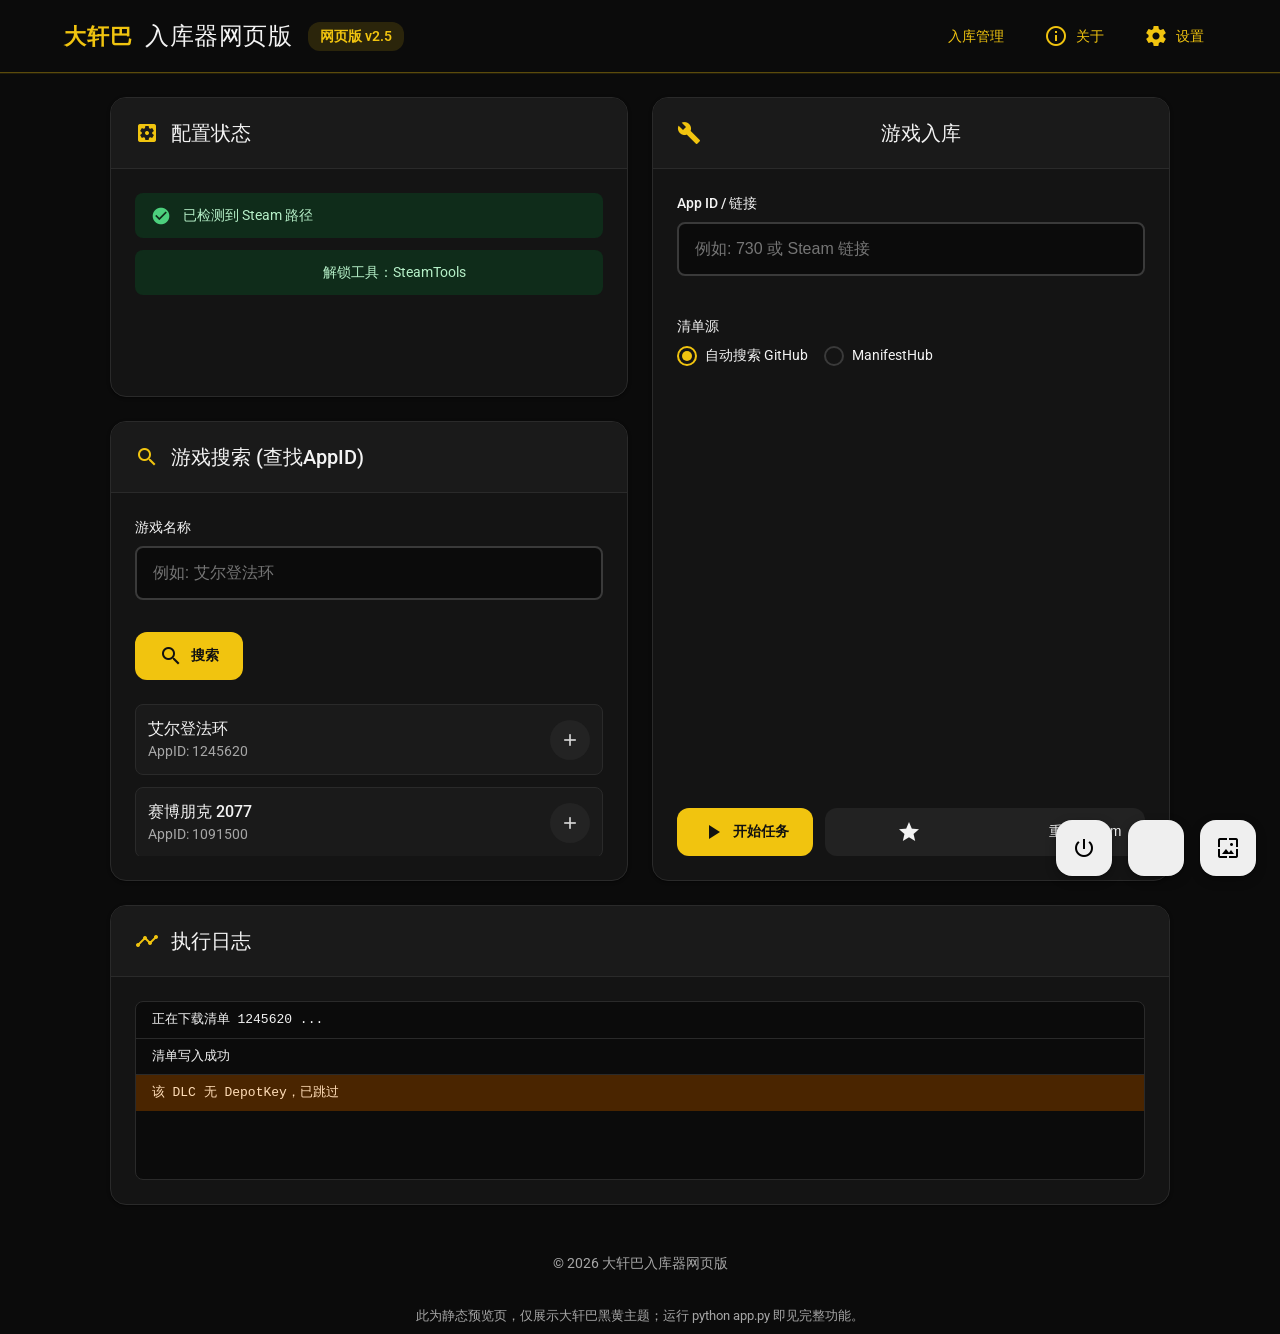
==== commit 74fc4408: "修复游戏搜索：find_appid_by_name 指向 Steam storesearch 并适配返回结构 + 备用源兜底；清除 preview.html 残留 cai 字样" ====
--- a/preview.html
+++ b/preview.html
@@ -98,7 +98,7 @@
         </div>
     </main>
 
-    <footer class="app-footer"><div class="copyright"><p>© 2026 大轩巴入库器网页版 • 基于 Cai Install 开源改版</p></div></footer>
+    <footer class="app-footer"><div class="copyright"><p>© 2026 大轩巴入库器网页版</p></div></footer>
     <p class="preview-note">此为静态预览页，仅展示大轩巴黑黄主题；运行 python app.py 即见完整功能。</p>
 </div>
 
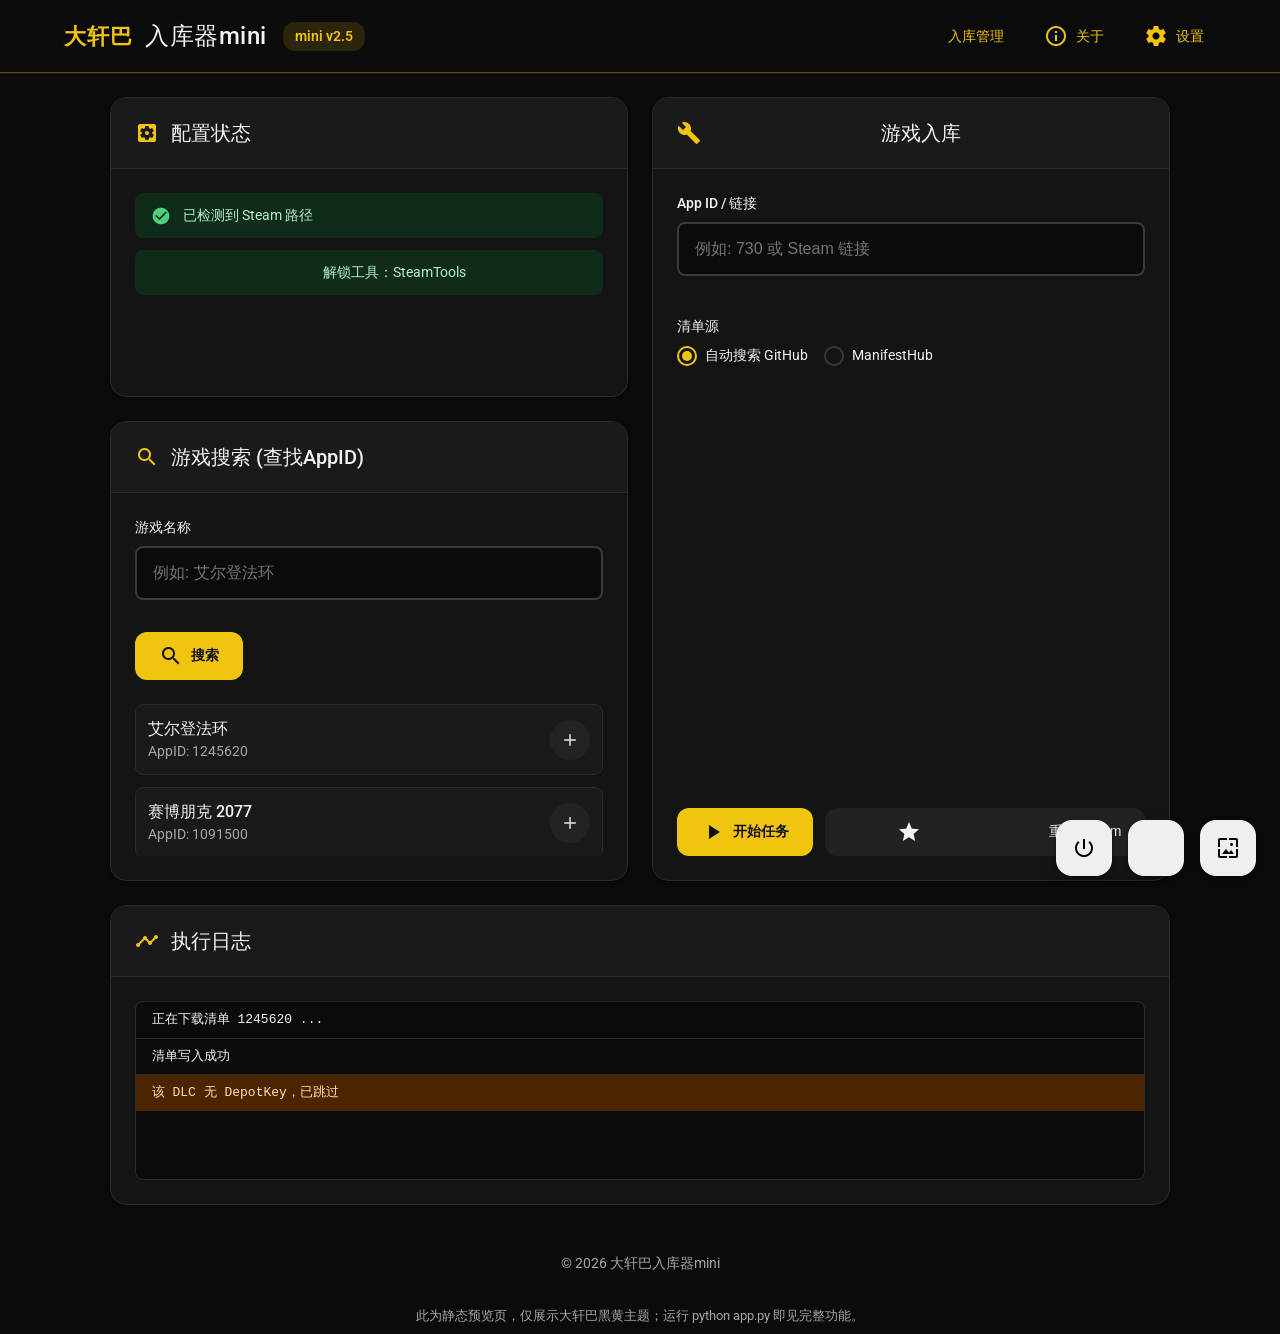
==== commit 60de6394: "feat: 品牌改为mini，新增DX图标，搜索增强，后台安装解锁器，创意工坊资源下载，清单源折叠修复，cysaw重试" ====
--- a/preview.html
+++ b/preview.html
@@ -3,7 +3,7 @@
 <head>
     <meta charset="utf-8"/>
     <meta content="width=device-width, initial-scale=1.0" name="viewport"/>
-    <title>大轩巴入库器网页版 · 预览</title>
+    <title>大轩巴入库器mini · 预览</title>
     <link href="https://fonts.googleapis.com/css2?family=Roboto:wght@300;400;500;700&display=swap" rel="stylesheet"/>
     <link href="https://fonts.googleapis.com/icon?family=Material+Icons" rel="stylesheet"/>
     <link rel="icon" href="static/dxb-word.svg" type="image/svg+xml"/>
@@ -21,9 +21,9 @@
         <div class="app-bar-content">
             <a href="#" style="color:inherit;text-decoration:none;display:flex;align-items:center;gap:12px;">
                 <span class="dxb-wordmark">大轩巴</span>
-                <h1 class="app-title">入库器网页版</h1>
+                <h1 class="app-title">入库器mini</h1>
             </a>
-            <div class="app-version">网页版 v2.5</div>
+            <div class="app-version">mini v2.5</div>
             <div style="flex-grow:1;"></div>
             <a class="btn btn-text settings-link" href="#"><span class="settings-text">入库管理</span></a>
             <a class="btn btn-text settings-link" href="#"><span class="material-icons">info_outline</span><span class="settings-text">关于</span></a>
@@ -98,7 +98,7 @@
         </div>
     </main>
 
-    <footer class="app-footer"><div class="copyright"><p>© 2026 大轩巴入库器网页版</p></div></footer>
+    <footer class="app-footer"><div class="copyright"><p>© 2026 大轩巴入库器mini</p></div></footer>
     <p class="preview-note">此为静态预览页，仅展示大轩巴黑黄主题；运行 python app.py 即见完整功能。</p>
 </div>
 
--- a/static/css/dx-theme.css
+++ b/static/css/dx-theme.css
@@ -1,5 +1,5 @@
 /* ============================================================
-   大轩巴入库器网页版 · DaXuanBa Theme v2
+   大轩巴入库器mini · DaXuanBa Theme v2
    双模式：深色（黑 #0b0b0b + 黄 #f1c40f） / 浅色（白 + 黄 #f1c40f）
    品牌只用文字，无图形图标 · 无 emoji
    本文件最后加载，统一压住全站 MD3 紫色变量
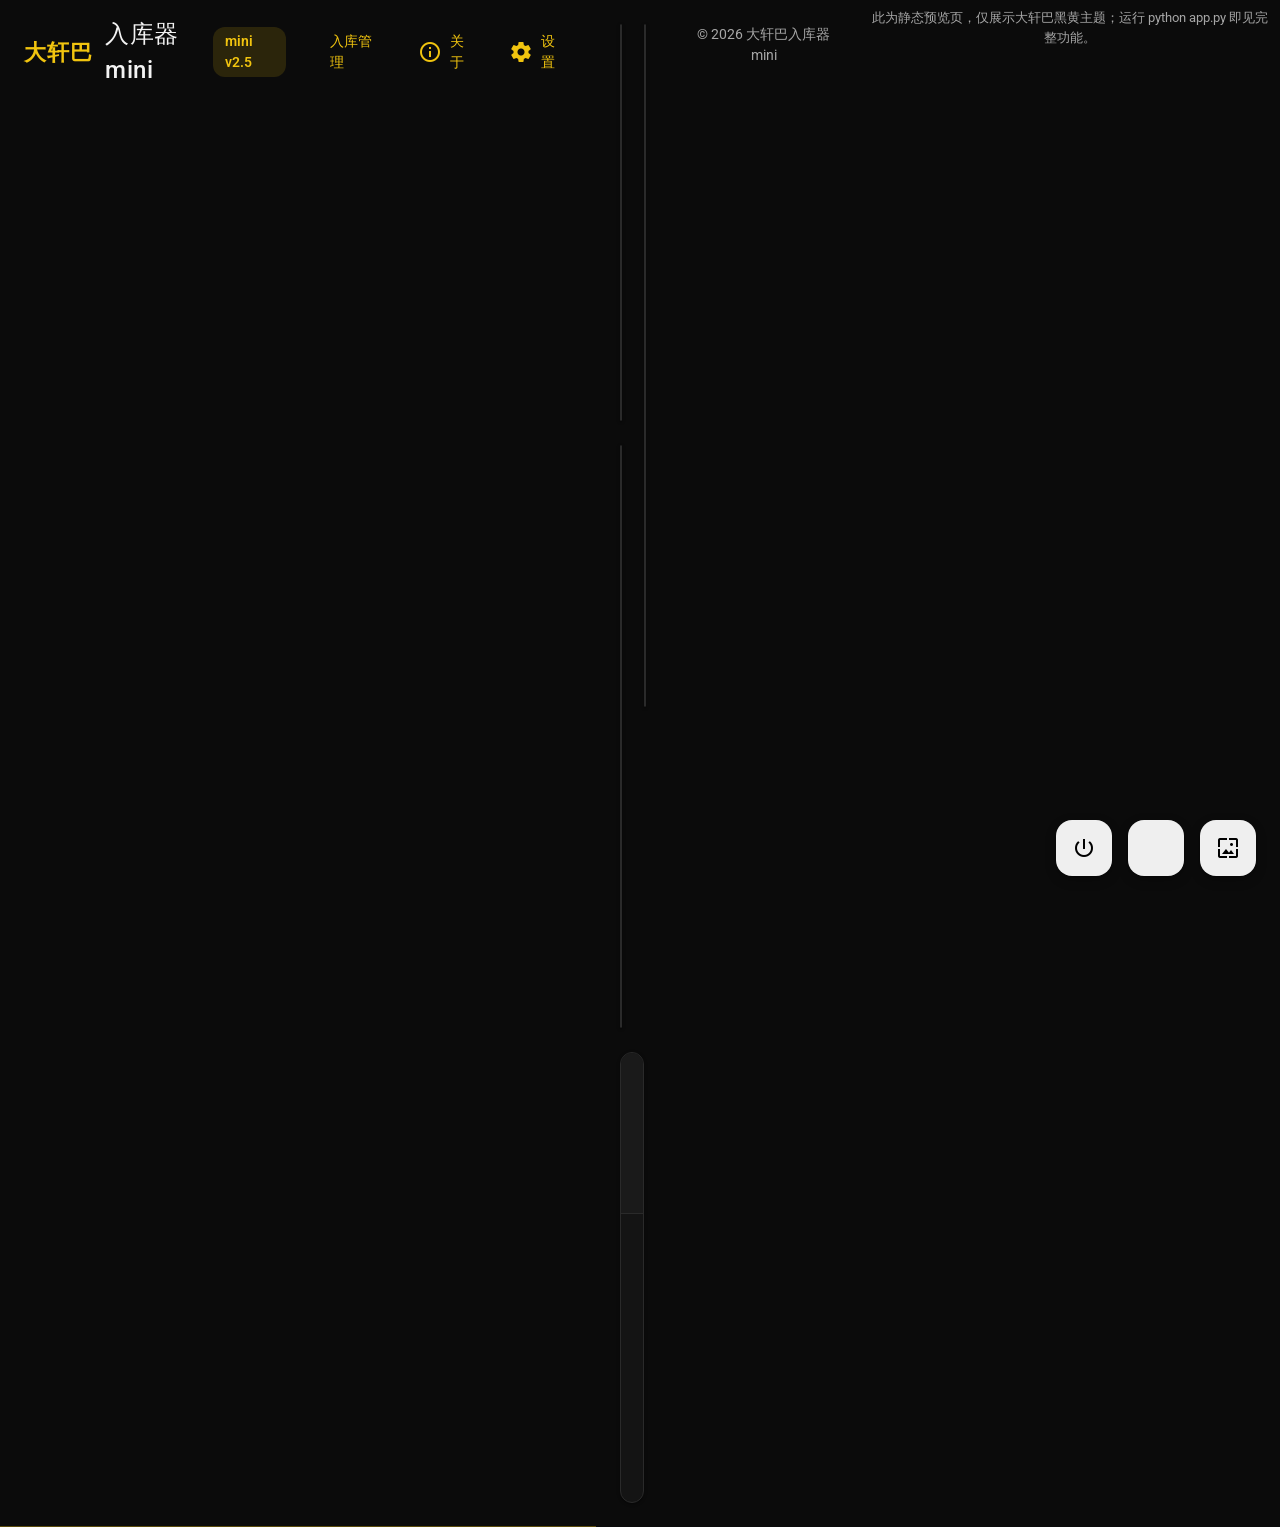
==== commit 0497be1f: "fix: v2.32 免费游戏页「啥都没有 + 登录卡死」—— 接口全部加硬超时 + 登录双路选路 【根因1】列表接口是裸 fetch，没有超时。/api/free/games 一慢就永远挂着：   " ====
--- a/preview.html
+++ b/preview.html
@@ -1,111 +1,111 @@
-<!DOCTYPE html>
-<html lang="zh-CN">
-<head>
-    <meta charset="utf-8"/>
-    <meta content="width=device-width, initial-scale=1.0" name="viewport"/>
-    <title>大轩巴入库器mini · 预览</title>
-    <link href="https://fonts.googleapis.com/css2?family=Roboto:wght@300;400;500;700&display=swap" rel="stylesheet"/>
-    <link href="https://fonts.googleapis.com/icon?family=Material+Icons" rel="stylesheet"/>
-    <link rel="icon" href="static/dxb-word.svg" type="image/svg+xml"/>
-    <link href="static/css/style.css" rel="stylesheet"/>
-    <link href="static/css/dx-theme.css" rel="stylesheet"/>
-    <style>
-        /* 预览页仅用于展示，模拟原布局 */
-        .preview-note{text-align:center;color:var(--md-sys-color-on-surface-variant);font-size:13px;padding:8px;}
-    </style>
-</head>
-<body class="dark-theme">
-<div id="background-overlay"></div>
-<div class="app-container">
-    <header class="app-bar">
-        <div class="app-bar-content">
-            <a href="#" style="color:inherit;text-decoration:none;display:flex;align-items:center;gap:12px;">
-                <span class="dxb-wordmark">大轩巴</span>
-                <h1 class="app-title">入库器mini</h1>
-            </a>
-            <div class="app-version">mini v2.5</div>
-            <div style="flex-grow:1;"></div>
-            <a class="btn btn-text settings-link" href="#"><span class="settings-text">入库管理</span></a>
-            <a class="btn btn-text settings-link" href="#"><span class="material-icons">info_outline</span><span class="settings-text">关于</span></a>
-            <a class="btn btn-text settings-link" href="#"><span class="material-icons">settings</span><span class="settings-text">设置</span></a>
-        </div>
-    </header>
-
-    <main class="main-content">
-        <div class="card config-card">
-            <div class="card-header"><span class="material-icons">settings_applications</span><h2>配置状态</h2></div>
-            <div class="card-content">
-                <div class="config-status">
-                    <div class="status-item success"><span class="material-icons status-icon">check_circle</span><span class="status-text">已检测到 Steam 路径</span></div>
-                    <div class="status-item success"><span class="material-icons status-icon">verified</span><span class="status-text">解锁工具：SteamTools</span></div>
-                </div>
-            </div>
-        </div>
-
-        <div class="card search-card">
-            <div class="card-header"><span class="material-icons">search</span><h2>游戏搜索 (查找AppID)</h2></div>
-            <div class="card-content">
-                <form class="game-search-form">
-                    <div class="input-group">
-                        <label class="input-label" for="g">游戏名称</label>
-                        <input class="text-field" id="g" placeholder="例如: 艾尔登法环"/>
-                    </div>
-                    <div class="button-group"><button class="btn btn-primary" type="button"><span class="material-icons">search</span> 搜索</button></div>
-                </form>
-                <div class="game-search-results">
-                    <div class="search-result-item"><div class="search-result-info"><span class="name">艾尔登法环</span><span class="appid">AppID: 1245620</span></div><button class="select-copy-btn"><span class="material-icons">add</span></button></div>
-                    <div class="search-result-item"><div class="search-result-info"><span class="name">赛博朋克 2077</span><span class="appid">AppID: 1091500</span></div><button class="select-copy-btn"><span class="material-icons">add</span></button></div>
-                </div>
-            </div>
-        </div>
-
-        <div class="card unlock-card">
-            <div class="card-header"><span class="material-icons">build_circle</span><h2>游戏入库</h2></div>
-            <div class="card-content">
-                <form class="unlock-form">
-                    <div class="form-scroll-content">
-                        <div class="input-group">
-                            <label class="input-label" for="a">App ID / 链接</label>
-                            <input class="text-field" id="a" placeholder="例如: 730 或 Steam 链接"/>
-                        </div>
-                        <div class="input-group">
-                            <label class="input-label">清单源</label>
-                            <div class="radio-group">
-                                <label class="radio-item"><input type="radio" name="t" checked><span class="radio-button"></span><span class="radio-label">自动搜索 GitHub</span></label>
-                                <label class="radio-item"><input type="radio" name="t"><span class="radio-button"></span><span class="radio-label">ManifestHub</span></label>
-                            </div>
-                        </div>
-                    </div>
-                    <div class="form-controls-footer">
-                        <div class="button-group">
-                            <button class="btn btn-primary" type="button"><span class="material-icons">play_arrow</span> 开始任务</button>
-                            <button class="btn btn-secondary" type="button"><span class="material-icons">restart_alt</span> 重启 Steam</button>
-                        </div>
-                    </div>
-                </form>
-            </div>
-        </div>
-
-        <div class="card progress-card">
-            <div class="card-header"><span class="material-icons">timeline</span><h2>执行日志</h2></div>
-            <div class="card-content">
-                <div class="progress-container">
-                    <div class="log-entry info"><span>正在下载清单 1245620 ...</span></div>
-                    <div class="log-entry success"><span>清单写入成功</span></div>
-                    <div class="log-entry warning"><span>该 DLC 无 DepotKey，已跳过</span></div>
-                </div>
-            </div>
-        </div>
-    </main>
-
-    <footer class="app-footer"><div class="copyright"><p>© 2026 大轩巴入库器mini</p></div></footer>
-    <p class="preview-note">此为静态预览页，仅展示大轩巴黑黄主题；运行 python app.py 即见完整功能。</p>
-</div>
-
-<div class="floating-action-buttons">
-    <button class="fab" title="关闭应用"><span class="material-icons">power_settings_new</span></button>
-    <button class="fab" title="切换主题"><span class="material-icons">dark_mode</span></button>
-    <button class="fab" title="自定义背景"><span class="material-icons">wallpaper</span></button>
-</div>
-</body>
-</html>
+<!DOCTYPE html>
+<html lang="zh-CN">
+<head>
+    <meta charset="utf-8"/>
+    <meta content="width=device-width, initial-scale=1.0" name="viewport"/>
+    <title>大轩巴入库器mini · 预览</title>
+    <link href="https://fonts.googleapis.com/css2?family=Roboto:wght@300;400;500;700&display=swap" rel="stylesheet"/>
+    <link href="https://fonts.googleapis.com/icon?family=Material+Icons" rel="stylesheet"/>
+    <link rel="icon" href="static/dxb-word.svg" type="image/svg+xml"/>
+    <link href="static/css/style.css" rel="stylesheet"/>
+    <link href="static/css/dx-theme.css" rel="stylesheet"/>
+    <style>
+        /* 预览页仅用于展示，模拟原布局 */
+        .preview-note{text-align:center;color:var(--md-sys-color-on-surface-variant);font-size:13px;padding:8px;}
+    </style>
+</head>
+<body class="dark-theme">
+<div id="background-overlay"></div>
+<div class="app-container">
+    <header class="app-bar">
+        <div class="app-bar-content">
+            <a href="#" style="color:inherit;text-decoration:none;display:flex;align-items:center;gap:12px;">
+                <span class="dxb-wordmark">大轩巴</span>
+                <h1 class="app-title">入库器mini</h1>
+            </a>
+            <div class="app-version">mini v2.5</div>
+            <div style="flex-grow:1;"></div>
+            <a class="btn btn-text settings-link" href="#"><span class="settings-text">入库管理</span></a>
+            <a class="btn btn-text settings-link" href="#"><span class="material-icons">info_outline</span><span class="settings-text">关于</span></a>
+            <a class="btn btn-text settings-link" href="#"><span class="material-icons">settings</span><span class="settings-text">设置</span></a>
+        </div>
+    </header>
+
+    <main class="main-content">
+        <div class="card config-card">
+            <div class="card-header"><span class="material-icons">settings_applications</span><h2>配置状态</h2></div>
+            <div class="card-content">
+                <div class="config-status">
+                    <div class="status-item success"><span class="material-icons status-icon">check_circle</span><span class="status-text">已检测到 Steam 路径</span></div>
+                    <div class="status-item success"><span class="material-icons status-icon">verified</span><span class="status-text">解锁工具：SteamTools</span></div>
+                </div>
+            </div>
+        </div>
+
+        <div class="card search-card">
+            <div class="card-header"><span class="material-icons">search</span><h2>游戏搜索 (查找AppID)</h2></div>
+            <div class="card-content">
+                <form class="game-search-form">
+                    <div class="input-group">
+                        <label class="input-label" for="g">游戏名称</label>
+                        <input class="text-field" id="g" placeholder="例如: 艾尔登法环"/>
+                    </div>
+                    <div class="button-group"><button class="btn btn-primary" type="button"><span class="material-icons">search</span> 搜索</button></div>
+                </form>
+                <div class="game-search-results">
+                    <div class="search-result-item"><div class="search-result-info"><span class="name">艾尔登法环</span><span class="appid">AppID: 1245620</span></div><button class="select-copy-btn"><span class="material-icons">add</span></button></div>
+                    <div class="search-result-item"><div class="search-result-info"><span class="name">赛博朋克 2077</span><span class="appid">AppID: 1091500</span></div><button class="select-copy-btn"><span class="material-icons">add</span></button></div>
+                </div>
+            </div>
+        </div>
+
+        <div class="card unlock-card">
+            <div class="card-header"><span class="material-icons">build_circle</span><h2>游戏入库</h2></div>
+            <div class="card-content">
+                <form class="unlock-form">
+                    <div class="form-scroll-content">
+                        <div class="input-group">
+                            <label class="input-label" for="a">App ID / 链接</label>
+                            <input class="text-field" id="a" placeholder="例如: 730 或 Steam 链接"/>
+                        </div>
+                        <div class="input-group">
+                            <label class="input-label">清单源</label>
+                            <div class="radio-group">
+                                <label class="radio-item"><input type="radio" name="t" checked><span class="radio-button"></span><span class="radio-label">自动搜索 GitHub</span></label>
+                                <label class="radio-item"><input type="radio" name="t"><span class="radio-button"></span><span class="radio-label">ManifestHub</span></label>
+                            </div>
+                        </div>
+                    </div>
+                    <div class="form-controls-footer">
+                        <div class="button-group">
+                            <button class="btn btn-primary" type="button"><span class="material-icons">play_arrow</span> 开始任务</button>
+                            <button class="btn btn-secondary" type="button"><span class="material-icons">restart_alt</span> 重启 Steam</button>
+                        </div>
+                    </div>
+                </form>
+            </div>
+        </div>
+
+        <div class="card progress-card">
+            <div class="card-header"><span class="material-icons">timeline</span><h2>执行日志</h2></div>
+            <div class="card-content">
+                <div class="progress-container">
+                    <div class="log-entry info"><span>正在下载清单 1245620 ...</span></div>
+                    <div class="log-entry success"><span>清单写入成功</span></div>
+                    <div class="log-entry warning"><span>该 DLC 无 DepotKey，已跳过</span></div>
+                </div>
+            </div>
+        </div>
+    </main>
+
+    <footer class="app-footer"><div class="copyright"><p>© 2026 大轩巴入库器mini</p></div></footer>
+    <p class="preview-note">此为静态预览页，仅展示大轩巴黑黄主题；运行 python app.py 即见完整功能。</p>
+</div>
+
+<div class="floating-action-buttons">
+    <button class="fab" title="关闭应用"><span class="material-icons">power_settings_new</span></button>
+    <button class="fab" title="切换主题"><span class="material-icons">dark_mode</span></button>
+    <button class="fab" title="自定义背景"><span class="material-icons">wallpaper</span></button>
+</div>
+</body>
+</html>
--- a/static/css/style.css
+++ b/static/css/style.css
@@ -1,4 +1,28 @@
 /* START OF FILE static/css/style.css (MODIFIED FOR LAYOUT FIX) */
+
+/* v2.28：图标字体本地化，断网也不至于把 material-icons 的单词印出来 */
+@font-face {
+    font-family: 'Material Icons';
+    font-style: normal;
+    font-weight: 400;
+    src: url('../fonts/material-icons.woff2') format('woff2');
+}
+
+.material-icons {
+    font-family: 'Material Icons';
+    font-weight: normal;
+    font-style: normal;
+    font-size: 24px;
+    line-height: 1;
+    letter-spacing: normal;
+    text-transform: none;
+    display: inline-block;
+    white-space: nowrap;
+    word-wrap: normal;
+    direction: ltr;
+    font-feature-settings: 'liga';
+    -webkit-font-smoothing: antialiased;
+}
 
 /* Material Design 3.0 Colors */
 :root {
@@ -560,9 +584,15 @@
     background-color: var(--md-sys-color-error-container); 
     color: var(--md-sys-color-on-error-container);
 }
-.status-item.warning { 
-    background-color: var(--md-sys-color-warning-container); 
+.status-item.warning {
+    background-color: var(--md-sys-color-warning-container);
     color: var(--md-sys-color-on-warning-container);
+}
+/* 未安装的工具：中性灰，不惊人不报错（别跟真出错混在一起） */
+.status-item.muted {
+    background-color: transparent;
+    color: var(--md-sys-color-on-surface-variant);
+    box-shadow: inset 0 0 0 1px var(--md-sys-color-outline-variant);
 }
 
 .status-icon {
@@ -572,6 +602,7 @@
 .status-item.success .status-icon { color: var(--md-sys-color-success); }
 .status-item.error .status-icon { color: var(--md-sys-color-error); }
 .status-item.warning .status-icon { color: var(--md-sys-color-warning); }
+.status-item.muted .status-icon { color: var(--md-sys-color-on-surface-variant); }
 
 body.dark-theme .status-item.success .status-icon { color: var(--md-sys-color-success); }
 body.dark-theme .status-item.error .status-icon { color: var(--md-sys-color-error-container); }
@@ -579,7 +610,7 @@
 
 
 .status-text {
-  flex: 1;
+flex: 1;
   font-size: 14px;
   color: inherit;
 }
@@ -612,7 +643,8 @@
 .progress-container {
   background-color: var(--md-sys-color-surface);
   border-radius: var(--md-sys-shape-corner-small);
-  height: 300px;
+  height: 240px;
+  max-height: 46vh;
   overflow-y: auto;
   border: 1px solid var(--md-sys-color-outline-variant);
   transition: background-color 0.3s ease, border-color 0.3s ease;
@@ -898,62 +930,54 @@
   font-size: 20px;
 }
 
-/* Desktop Layout Adjustments */
+/* Desktop Layout Adjustments
+   注意：这里以前给 .main-content 写死了 grid-template-rows（300px 460px）并给卡片写死
+   height，只要卡片内容比固定高度高就直接被裁掉（手搓页的 textarea 就是被这样切掉的），
+   同时整页被撑到 1100px+ 又不好滚。现在改成：卡片高度自适应 + 内容区内部滚动。 */
 @media (min-width: 1024px) {
   .main-content {
-    grid-template-columns: 1fr 1fr;
-    /* <<-- MODIFIED RULE -->> */
-    grid-template-rows: 300px 460px;
-    align-items: stretch;
+    grid-template-columns: minmax(0, 1fr) minmax(0, 1fr);
+    grid-template-rows: auto;
+    align-items: start;
   }
-  
-  .config-card {
-    grid-column: 1 / 2;
-    grid-row: 1 / 2;
-    height: 300px;
+
+  /* 单列页面（手搓 / 推荐 等）：铺满一行、高度自适应 */
+  .main-content.single-column {
+    grid-template-columns: minmax(0, 1fr);
+    grid-template-rows: auto;
+  }
+
+  .config-card,
+  .search-card,
+  .unlock-card,
+  .progress-card {
+    height: auto;
     display: flex;
     flex-direction: column;
   }
-  
-  .search-card {
-    grid-column: 1 / 2;
-    grid-row: 2 / 3;
-    /* <<-- MODIFIED RULE -->> */
-    height: 460px;
-    display: flex;
-    flex-direction: column;
-  }
-  
-  .unlock-card {
-    grid-column: 2 / 3;
-    grid-row: 1 / 3;
-    /* <<-- MODIFIED RULE -->> */
-    height: 784px; /* 300 + 460 + 24 */
-    display: flex;
-    flex-direction: column;
-  }
-  
-  .progress-card {
-    grid-column: 1 / -1;
-    grid-row: 3 / 4;
-    height: 300px;
-    display: flex;
-    flex-direction: column;
-  }
-  
+
+  .config-card { grid-column: 1 / 2; grid-row: 1 / 2; min-height: 0; }
+  .search-card { grid-column: 1 / 2; grid-row: 2 / 3; min-height: 320px; }
+  .unlock-card { grid-column: 2 / 3; grid-row: 1 / 3; min-height: 420px; }
+  .progress-card { grid-column: 1 / -1; grid-row: 3 / 4; min-height: 0; }
+
+  /* 内容区内部滚动，避免整页被撑长 */
   .config-card .card-content {
     flex-grow: 1;
     overflow-y: auto;
+    max-height: 300px;
   }
-  
+
   .search-card .card-content {
     flex-grow: 1;
-    overflow-y: hidden;
+    overflow-y: auto;
+    max-height: 420px;
   }
-  
+
   .unlock-card .card-content {
     flex-grow: 1;
-    overflow-y: hidden;
+    overflow-y: auto;
+    max-height: 520px;
   }
 }
 
@@ -1158,4 +1182,116 @@
 
 .modal-footer #resetBgBtn {
     margin-right: auto;
-}+}
+/* 搜索结果缩略图 */
+.search-result-thumb {
+  width: 92px;
+  height: 34px;
+  object-fit: cover;
+  border-radius: 6px;
+  flex-shrink: 0;
+  background: var(--md-sys-color-surface-container-high);
+}
+
+/* 全局滚动条统一窄条（含页面级） */
+::-webkit-scrollbar { width: 8px; height: 8px; }
+::-webkit-scrollbar-track { background: transparent; }
+::-webkit-scrollbar-thumb { background: rgba(127,127,127,0.45); border-radius: 4px; }
+::-webkit-scrollbar-thumb:hover { background: rgba(241,196,15,0.55); }
+
+/* 内核下载进度条（下载管理页 + 设置页共用，原来只有下载管理页内联了一份） */
+.k-progress {
+    height: 7px; border-radius: 999px; background: var(--md-sys-color-surface-variant);
+    overflow: hidden; margin-top: 11px; display: none;
+}
+.k-progress.show { display: block; }
+.k-progress > i {
+    display: block; height: 100%; width: 0;
+    background: var(--dx-yellow, #f1c40f); transition: width .25s ease;
+}
+.k-msg {
+    font-size: 12px; margin-top: 7px; color: var(--md-sys-color-on-surface-variant);
+    min-height: 16px; white-space: pre-line; line-height: 1.6;
+}
+
+/* 入库方式切换段（首页 + 下载管理页共用） */
+.mode-seg {
+    display: inline-flex; border-radius: 999px; padding: 3px; gap: 3px;
+    background: var(--md-sys-color-surface-variant); flex-wrap: wrap;
+}
+.mode-seg button {
+    border: 0; background: transparent; cursor: pointer; font-size: 12px; font-weight: 600;
+    padding: 5px 13px; border-radius: 999px; color: var(--md-sys-color-on-surface-variant);
+}
+.mode-seg button.on { background: var(--dx-yellow, #f1c40f); color: #1a1a1a; }
+
+/* 免费游戏页：Steam 官方会话（Cookie）卡片 */
+.session-tip {
+    font-size: 13px; line-height: 1.7; color: var(--md-sys-color-on-surface-variant);
+    margin-bottom: 12px;
+}
+.session-tip a { color: var(--dx-yellow, #f1c40f); text-decoration: none; }
+.session-tip a:hover { text-decoration: underline; }
+.session-row {
+    display: flex; gap: 10px; align-items: center; flex-wrap: wrap;
+}
+.session-cookie-field {
+    flex: 1 1 320px; min-width: 220px; padding: 11px 14px; font-size: 13px;
+}
+.session-row .btn { white-space: nowrap; }
+.session-manual {
+    display: flex; flex-direction: column; gap: 6px; margin-top: 12px;
+    font-size: 13px; line-height: 1.75; color: var(--md-sys-color-on-surface-variant);
+}
+.session-manual ol { margin: 0; padding-left: 20px; }
+.session-manual a { color: var(--dx-yellow, #f1c40f); text-decoration: none; }
+.session-manual a:hover { text-decoration: underline; }
+.session-manual b { color: var(--md-sys-color-on-surface); }
+.session-warn { margin: 0; font-size: 12px; opacity: .8; }
+
+/* 登录小窗口（用户名 / 密码 / 邮箱验证码） */
+.modal-mask {
+    position: fixed; inset: 0; z-index: 1200;
+    background: rgba(0, 0, 0, .55);
+    display: flex; align-items: center; justify-content: center;
+    backdrop-filter: blur(2px);
+}
+.modal-box {
+    background: var(--md-sys-color-surface, #1c1c1c);
+    border: 1px solid var(--md-sys-color-outline-variant, #444);
+    border-radius: 14px; box-shadow: 0 18px 48px rgba(0, 0, 0, .5);
+    max-width: 420px; width: min(92vw, 420px); overflow: hidden;
+    display: flex; flex-direction: column;
+}
+.modal-box .modal-header {
+    display: flex; align-items: center; gap: 8px;
+    padding: 14px 16px; border-bottom: 1px solid var(--md-sys-color-outline-variant, #333);
+}
+.modal-box .modal-header h3 { margin: 0; font-size: 16px; flex: 1; font-weight: 600; }
+.modal-box .modal-icon { color: var(--dx-yellow, #f1c40f); }
+.modal-close {
+    background: none; border: none; cursor: pointer;
+    color: var(--md-sys-color-on-surface-variant, #999);
+    font-size: 22px; line-height: 1; padding: 0 4px;
+}
+.modal-close:hover { color: var(--md-sys-color-on-surface, #fff); }
+.modal-box .modal-body { padding: 16px; }
+.modal-box .modal-footer {
+    display: flex; gap: 8px; justify-content: flex-end;
+    padding: 12px 16px; border-top: 1px solid var(--md-sys-color-outline-variant, #333);
+}
+.login-modal .modal-body { display: flex; flex-direction: column; gap: 4px; }
+.login-label { font-size: 12px; opacity: .85; margin: 6px 0 4px; }
+.login-modal .text-field { width: 100%; box-sizing: border-box; }
+.login-input-row { display: flex; gap: 8px; }
+.login-input-row .text-field { flex: 1; }
+.login-error { color: #ff8a80; font-size: 12px; min-height: 16px; margin-top: 6px; }
+.login-mailhint {
+    display: flex; gap: 10px; align-items: flex-start;
+    padding: 10px 12px; margin-bottom: 8px; border-radius: 10px;
+    background: rgba(241, 196, 15, .1);
+    border: 1px solid rgba(241, 196, 15, .28);
+    font-size: 13px; line-height: 1.6;
+}
+.login-mailhint .material-icons { color: var(--dx-yellow, #f1c40f); }
+.login-mailhint small { display: block; opacity: .75; font-size: 11.5px; }
--- a/static/css/dx-theme.css
+++ b/static/css/dx-theme.css
@@ -1,332 +1,498 @@
-/* ============================================================
-   大轩巴入库器mini · DaXuanBa Theme v2
-   双模式：深色（黑 #0b0b0b + 黄 #f1c40f） / 浅色（白 + 黄 #f1c40f）
-   品牌只用文字，无图形图标 · 无 emoji
-   本文件最后加载，统一压住全站 MD3 紫色变量
-   ============================================================ */
+/* ============================================================
+   大轩巴入库器mini · DaXuanBa Theme v2
+   双模式：深色（黑 #0b0b0b + 黄 #f1c40f） / 浅色（白 + 黄 #f1c40f）
+   品牌只用文字，无图形图标 · 无 emoji
+   本文件最后加载，统一压住全站 MD3 紫色变量
+   ============================================================ */
+
+/* ---------------- 公共 ---------------- */
+:root {
+  --dx-yellow: #f1c40f;
+  --dx-yellow-dark: #d4a017;
+  --dx-yellow-soft: rgba(241, 196, 15, 0.14);
+  --dx-black: #0b0b0b;
+}
+
+/* ---------------- 浅色（大轩巴白，清爽，默认变量层） ---------------- */
+:root {
+  --dx-wordmark-fg: #111111;
+  --dx-appbar-bg: #ffffff;
+  --dx-appbar-line: rgba(241, 196, 15, 0.55);
+  --dx-card-border: #e8e8e8;
+  --dx-hairline: rgba(0, 0, 0, 0.08);
+
+  --md-sys-color-primary: #f1c40f;
+  --md-sys-color-on-primary: #111111;
+  --md-sys-color-primary-container: #fff6d8;
+  --md-sys-color-on-primary-container: #6b5200;
+
+  --md-sys-color-secondary: #5a5a5a;
+  --md-sys-color-on-secondary: #ffffff;
+  --md-sys-color-secondary-container: #efefef;
+  --md-sys-color-on-secondary-container: #2a2a2a;
+
+  --md-sys-color-tertiary: #8a7a3a;
+  --md-sys-color-on-tertiary: #ffffff;
+  --md-sys-color-tertiary-container: #f3ecd2;
+  --md-sys-color-on-tertiary-container: #3d3300;
+
+  --md-sys-color-error: #c0392b;
+  --md-sys-color-on-error: #ffffff;
+  --md-sys-color-error-container: #fbe4e1;
+  --md-sys-color-on-error-container: #5c110a;
+
+  --md-sys-color-surface: #f7f7f7;
+  --md-sys-color-on-surface: #141414;
+  --md-sys-color-surface-variant: #e6e6e6;
+  --md-sys-color-on-surface-variant: #5a5a5a;
+
+  --md-sys-color-surface-container-lowest: #ffffff;
+  --md-sys-color-surface-container-low: #fbfbfb;
+  --md-sys-color-surface-container: #ffffff;
+  --md-sys-color-surface-container-high: #f2f2f2;
+  --md-sys-color-surface-container-highest: #e9e9e9;
+
+  --md-sys-color-outline: #d4d4d4;
+  --md-sys-color-outline-variant: #e6e6e6;
+
+  --md-sys-color-success: #1e9e4a;
+  --md-sys-color-on-success: #ffffff;
+  --md-sys-color-success-container: #d8f5e1;
+  --md-sys-color-on-success-container: #07361a;
+
+  --md-sys-color-warning: #d98b00;
+  --md-sys-color-on-warning: #111111;
+  --md-sys-color-warning-container: #ffe9c2;
+  --md-sys-color-on-warning-container: #3d2600;
+
+  --md-sys-elevation-shadow-5: 0px 4px 4px 0px rgba(0, 0, 0, 0.08), 0px 8px 12px 6px rgba(0, 0, 0, 0.05);
+}
+
+/* ---------------- 深色（大轩巴黑，默认） ----------------
+   :root.dxb-dark 由 <head> 内联脚本提前设置，避免刷新白闪；
+   body.dark-theme 由 theme-toggle.js 运行时同步。 */
+:root.dxb-dark,
+body.dark-theme {
+  --dx-wordmark-fg: #f1c40f;
+  --dx-appbar-bg: #0b0b0b;
+  --dx-appbar-line: rgba(241, 196, 15, 0.35);
+  --dx-card-border: #2a2a2a;
+  --dx-hairline: rgba(241, 196, 15, 0.10);
+
+  --md-sys-color-primary: #f1c40f;
+  --md-sys-color-on-primary: #111111;
+  --md-sys-color-primary-container: #2c2509;
+  --md-sys-color-on-primary-container: #f1c40f;
+
+  --md-sys-color-secondary: #9a9a9a;
+  --md-sys-color-on-secondary: #1a1a1a;
+  --md-sys-color-secondary-container: #232323;
+  --md-sys-color-on-secondary-container: #d8d8d8;
+
+  --md-sys-color-tertiary: #c9b25e;
+  --md-sys-color-on-tertiary: #1a1a1a;
+  --md-sys-color-tertiary-container: #2c2710;
+  --md-sys-color-on-tertiary-container: #f1e3a0;
+
+  --md-sys-color-error: #ff6b5e;
+  --md-sys-color-on-error: #2a0907;
+  --md-sys-color-error-container: #3a1410;
+  --md-sys-color-on-error-container: #ffb3a8;
+
+  --md-sys-color-surface: #0b0b0b;
+  --md-sys-color-on-surface: #f3f3f3;
+  --md-sys-color-surface-variant: #242424;
+  --md-sys-color-on-surface-variant: #a6a6a6;
+
+  --md-sys-color-surface-container-lowest: #050505;
+  --md-sys-color-surface-container-low: #141414;
+  --md-sys-color-surface-container: #1a1a1a;
+  --md-sys-color-surface-container-high: #222222;
+  --md-sys-color-surface-container-highest: #2a2a2a;
+
+  --md-sys-color-outline: #3a3a3a;
+  --md-sys-color-outline-variant: #2a2a2a;
+
+  --md-sys-color-success: #4cd07d;
+  --md-sys-color-on-success: #062814;
+  --md-sys-color-success-container: #0f2c1a;
+  --md-sys-color-on-success-container: #b6f0c8;
+
+  --md-sys-color-warning: #f3a712;
+  --md-sys-color-on-warning: #2a1a00;
+  --md-sys-color-warning-container: #2e2006;
+  --md-sys-color-on-warning-container: #ffe0a8;
+
+  --md-sys-elevation-shadow-5: 0px 4px 4px 0px rgba(0, 0, 0, 0.5), 0px 8px 12px 6px rgba(0, 0, 0, 0.4);
+}
+
+/* ============================================================
+   品牌文字标（无图形图标）
+   ============================================================ */
+.dxb-wordmark {
+  font-size: 22px;
+  font-weight: 700;
+  letter-spacing: 1px;
+  color: var(--dx-wordmark-fg) !important;
+  white-space: nowrap;
+  user-select: none;
+  transition: color 0.25s ease;
+}
+.dxb-wordmark .dxb-accent {
+  color: var(--dx-yellow);
+}
+/* 副标题/次级文字标（小号） */
+.dxb-wordmark-sm {
+  font-size: 17px;
+  font-weight: 700;
+  letter-spacing: 0.8px;
+  color: var(--dx-wordmark-fg) !important;
+  white-space: nowrap;
+}
+
+/* 顶栏：跟随模式（浅色白 / 深色黑），底部黄色细线 */
+.app-bar {
+  background-color: var(--dx-appbar-bg) !important;
+  border-bottom: 1px solid var(--dx-appbar-line);
+  box-shadow: 0 1px 0 var(--dx-hairline);
+}
+
+.app-title {
+  letter-spacing: 0.5px;
+}
+
+.app-version {
+  color: var(--dx-yellow) !important;
+  background-color: var(--dx-yellow-soft) !important;
+  font-weight: 600;
+}
+
+/* ============================================================
+   控件与细节
+   ============================================================ */
+
+/* 主按钮 = 品牌黄；文字黑，hover 加深 */
+.btn-primary {
+  background-color: var(--dx-yellow) !important;
+  color: #111111 !important;
+  font-weight: 600;
+}
+.btn-primary:hover:not(:disabled) {
+  background-color: var(--dx-yellow-dark) !important;
+  box-shadow: 0 4px 14px rgba(241, 196, 15, 0.4) !important;
+}
+
+/* 次要按钮：低调底，hover 出黄边 */
+.btn-secondary {
+  background-color: var(--md-sys-color-surface-container-high) !important;
+  color: var(--md-sys-color-on-surface) !important;
+}
+.btn-secondary:hover:not(:disabled) {
+  background-color: var(--md-sys-color-surface-container-highest) !important;
+  box-shadow: inset 0 0 0 1px rgba(241, 196, 15, 0.5) !important;
+}
+
+/* 文字按钮用黄 */
+.btn-text {
+  color: var(--dx-yellow) !important;
+}
+.btn-text:hover:not(:disabled) {
+  background-color: var(--dx-yellow-soft) !important;
+}
+
+/* 卡片头部图标 / 强调元素统一为黄 */
+.card-header .material-icons,
+.settings-link,
+.settings-text {
+  color: var(--dx-yellow);
+}
+
+/* 卡片：细边框，去紫调 */
+.card,
+.settings-card,
+.info-card {
+  border: 1px solid var(--dx-card-border) !important;
+}
+
+/* 输入框聚焦黄边 */
+.text-field:focus {
+  border-color: var(--dx-yellow) !important;
+  box-shadow: 0 0 0 3px rgba(241, 196, 15, 0.2);
+}
+
+/* 单选 / 复选选中 = 黄 */
+.radio-item input[type="radio"]:checked + .radio-button,
+.radio-item-detailed input[type="radio"]:checked ~ .radio-button-wrapper .radio-button {
+  border-color: var(--dx-yellow);
+}
+.radio-item input[type="radio"]:checked + .radio-button::after,
+.radio-item-detailed input[type="radio"]:checked ~ .radio-button-wrapper .radio-button::after {
+  background-color: var(--dx-yellow);
+}
+.checkbox-item input[type="checkbox"]:checked + .checkbox-button {
+  background-color: var(--dx-yellow);
+  border-color: var(--dx-yellow);
+}
+.checkbox-item input[type="checkbox"]:checked + .checkbox-button::after {
+  color: #111111;
+}
+body.dark-theme .checkbox-item input[type="checkbox"]:checked + .checkbox-button::after {
+  color: #111111;
+}
+
+/* 滚动条 = 黄灰，呼应品牌 */
+.game-search-results::-webkit-scrollbar-thumb,
+.form-scroll-content::-webkit-scrollbar-thumb,
+.progress-container::-webkit-scrollbar-thumb {
+  background-color: rgba(241, 196, 15, 0.55);
+}
+
+/* 悬浮按钮配色 */
+#themeToggleBtn {
+  background-color: var(--dx-yellow) !important;
+  color: #111111 !important;
+}
+#backgroundSettingsBtn {
+  background-color: var(--md-sys-color-surface-container-high) !important;
+  color: var(--dx-yellow) !important;
+}
+#shutdownBtn {
+  background-color: var(--md-sys-color-error-container) !important;
+  color: var(--md-sys-color-on-error-container) !important;
+}
+
+/* ============================================================
+   关于页
+   ============================================================ */
+
+/* 项目标识：纯文字块，无图形 */
+.project-logo {
+  background-color: transparent !important;
+  box-shadow: none !important;
+  width: auto !important;
+  height: auto !important;
+  border-radius: 0 !important;
+  padding: 0 !important;
+}
+.project-logo .dxb-wordmark {
+  font-size: 26px;
+}
+.project-logo img {
+  display: none !important;
+}
+
+/* 技术栈卡片去紫渐变 */
+.tech-info {
+  border: 1px solid var(--md-sys-color-outline-variant);
+}
+body.dark-theme .tech-item strong {
+  color: var(--dx-yellow);
+}
+.tech-item strong {
+  color: #8a6d00;
+}
+
+/* 去掉任何残留紫色渐变 */
+.project-header,
+.project-info-card {
+  background: var(--md-sys-color-surface-container) !important;
+}
+
+/* 深色模式兜底背景 */
+:root.dxb-dark body,
+body.dark-theme {
+  background-color: var(--dx-black);
+}
+
+/* 关机提示页跟随主题 */
+.dxb-shutdown {
+  display: flex;
+  flex-direction: column;
+  justify-content: center;
+  align-items: center;
+  height: 100vh;
+  font-family: 'Roboto', -apple-system, 'Segoe UI', 'Microsoft YaHei', sans-serif;
+  background-color: var(--md-sys-color-surface);
+  color: var(--md-sys-color-on-surface);
+  gap: 8px;
+}
+.dxb-shutdown h1 {
+  font-size: 22px;
+  font-weight: 700;
+  letter-spacing: 0.5px;
+}
+.dxb-shutdown p {
+  color: var(--md-sys-color-on-surface-variant);
+  font-size: 14px;
+}
+
+/* 主题切换按钮：文字化提示（隐藏图标字体依赖） */
+#themeToggleBtn .material-icons {
+  font-size: 22px;
+}
+
+/* ============================================================
+   左侧栏布局（区别于原版顶部导航）
+   ============================================================ */
+.app-container { display: flex; flex-direction: row; flex-wrap: nowrap; min-height: 100vh; }
+.sidebar {
+  width: 224px; flex-shrink: 0;
+  background: var(--dx-appbar-bg);
+  border-right: 1px solid var(--dx-appbar-line);
+  display: flex; flex-direction: column;
+  position: sticky; top: 0; height: 100vh;
+  box-shadow: 1px 0 0 var(--dx-hairline);
+}
+.sidebar-brand { padding: 22px 20px 16px; border-bottom: 1px solid var(--dx-hairline); }
+.sidebar-version { margin-top: 6px; font-size: 12px; font-weight: 600; color: var(--dx-yellow); letter-spacing: 0.5px; }
+.sidebar-nav { flex: 1; padding: 14px 12px; display: flex; flex-direction: column; gap: 6px; overflow-y: auto; }
+.nav-item {
+  display: flex; align-items: center; gap: 14px;
+  padding: 12px 14px; border-radius: 12px;
+  color: var(--md-sys-color-on-surface); text-decoration: none;
+  font-weight: 500; font-size: 14.5px;
+  transition: background 0.18s ease, color 0.18s ease;
+}
+.nav-item .material-icons { font-size: 22px; color: var(--md-sys-color-on-surface-variant); }
+.nav-item:hover { background: var(--dx-yellow-soft); }
+.nav-item.active { background: var(--dx-yellow-soft); }
+.nav-item.active, .nav-item.active .material-icons { color: var(--dx-yellow) !important; }
+.sidebar-footer { padding: 12px; border-top: 1px solid var(--dx-hairline); display: flex; gap: 10px; justify-content: center; }
+.nav-action {
+  width: 44px; height: 44px; border: none; border-radius: 12px; cursor: pointer;
+  background: var(--md-sys-color-surface-container-high);
+  color: var(--md-sys-color-on-surface);
+  display: flex; align-items: center; justify-content: center;
+  transition: background 0.18s ease, color 0.18s ease;
+}
+.nav-action .material-icons { font-size: 22px; }
+.nav-action:hover { background: var(--dx-yellow-soft); color: var(--dx-yellow); }
+#shutdownBtn { color: var(--md-sys-color-on-error-container); background: var(--md-sys-color-error-container); }
+#shutdownBtn:hover { filter: brightness(1.12); }
+#themeToggleBtn { color: var(--dx-yellow); }
+
+.content-area { flex: 1; min-width: 0; display: flex; flex-direction: column; }
+.content-header {
+  display: flex; align-items: center; gap: 14px;
+  padding: 16px 24px;
+  border-bottom: 1px solid var(--dx-appbar-line);
+  background: var(--dx-appbar-bg);
+  position: sticky; top: 0; z-index: 5;
+}
+.content-header .app-title { font-size: 18px; }
+.content-header-actions { margin-left: auto; display: flex; gap: 8px; }
+
+/* 清单源推荐徽标 */
+.recommended-badge {
+  font-size: 11px; font-weight: 700; color: #111111;
+  background: var(--dx-yellow); border-radius: 6px; padding: 1px 6px; margin-left: 8px;
+}
+.radio-item.rec .radio-label { color: var(--dx-yellow) !important; font-weight: 600; }
+
+/* ---------------- 首页 Steam 状态条 ---------------- */
+.steam-status-bar {
+  display: flex; flex-wrap: wrap; gap: 18px;
+  padding: 12px 24px;
+  border-top: 1px solid var(--dx-appbar-line);
+  background: var(--dx-appbar-bg);
+  font-size: 13px;
+}
+.steam-status-item { display: flex; align-items: center; gap: 8px; }
+.steam-status-item .material-icons { font-size: 18px; color: var(--md-sys-color-on-surface-variant); }
+.steam-status-text { color: var(--md-sys-color-on-surface-variant); font-weight: 500; }
+.steam-status-text.ok { color: var(--dx-yellow); }
+.steam-status-text.warn { color: #c0392b; }
+
+/* ---------------- Lua 手搓卡片 ---------------- */
+.checkbox-row { display: flex; gap: 22px; flex-wrap: wrap; margin-bottom: 14px; }
+.lua-preview {
+  width: 100%; height: 240px; max-height: 42vh; min-height: 140px; margin-top: 14px;
+  background: var(--md-sys-color-surface-container-low);
+  color: var(--md-sys-color-on-surface);
+  border: 1px solid var(--dx-card-border);
+  border-radius: 10px; padding: 12px 14px;
+  font-family: ui-monospace, SFMono-Regular, Menlo, Consolas, monospace;
+  font-size: 13px; line-height: 1.55; resize: vertical;
+}
+
+/* 旋转动画（检查更新/手搓中） */
+.material-icons.spin { animation: dxb-spin 1s linear infinite; }
+@keyframes dxb-spin { from { transform: rotate(0deg); } to { transform: rotate(360deg); } }
+
+
+/* ---------------- 依赖卡片状态 ---------------- */
+.dep-status {
+    display: flex;
+    align-items: center;
+    gap: 8px;
+    padding: 10px 12px;
+    border-radius: 10px;
+    background: var(--dx-card-soft, rgba(127,127,127,0.08));
+    margin-bottom: 12px;
+    min-height: 20px;
+}
+.dep-status .status-dot {
+    width: 10px;
+    height: 10px;
+    border-radius: 50%;
+    background: #9e9e9e;
+    flex: 0 0 auto;
+}
+.dep-status .status-dot.ok { background: #2e9e44; box-shadow: 0 0 0 3px rgba(46,158,68,0.18); }
+.dep-status .status-dot.warn { background: #d98b00; box-shadow: 0 0 0 3px rgba(217,139,0,0.18); }
+.dep-status .status-text { font-weight: 500; color: var(--md-sys-color-on-surface-variant); }
 
-/* ---------------- 公共 ---------------- */
-:root {
-  --dx-yellow: #f1c40f;
-  --dx-yellow-dark: #d4a017;
-  --dx-yellow-soft: rgba(241, 196, 15, 0.14);
-  --dx-black: #0b0b0b;
-}
-
-/* ---------------- 浅色（大轩巴白，清爽，默认变量层） ---------------- */
-:root {
-  --dx-wordmark-fg: #111111;
-  --dx-appbar-bg: #ffffff;
-  --dx-appbar-line: rgba(241, 196, 15, 0.55);
-  --dx-card-border: #e8e8e8;
-  --dx-hairline: rgba(0, 0, 0, 0.08);
-
-  --md-sys-color-primary: #f1c40f;
-  --md-sys-color-on-primary: #111111;
-  --md-sys-color-primary-container: #fff6d8;
-  --md-sys-color-on-primary-container: #6b5200;
-
-  --md-sys-color-secondary: #5a5a5a;
-  --md-sys-color-on-secondary: #ffffff;
-  --md-sys-color-secondary-container: #efefef;
-  --md-sys-color-on-secondary-container: #2a2a2a;
-
-  --md-sys-color-tertiary: #8a7a3a;
-  --md-sys-color-on-tertiary: #ffffff;
-  --md-sys-color-tertiary-container: #f3ecd2;
-  --md-sys-color-on-tertiary-container: #3d3300;
-
-  --md-sys-color-error: #c0392b;
-  --md-sys-color-on-error: #ffffff;
-  --md-sys-color-error-container: #fbe4e1;
-  --md-sys-color-on-error-container: #5c110a;
-
-  --md-sys-color-surface: #f7f7f7;
-  --md-sys-color-on-surface: #141414;
-  --md-sys-color-surface-variant: #e6e6e6;
-  --md-sys-color-on-surface-variant: #5a5a5a;
-
-  --md-sys-color-surface-container-lowest: #ffffff;
-  --md-sys-color-surface-container-low: #fbfbfb;
-  --md-sys-color-surface-container: #ffffff;
-  --md-sys-color-surface-container-high: #f2f2f2;
-  --md-sys-color-surface-container-highest: #e9e9e9;
-
-  --md-sys-color-outline: #d4d4d4;
-  --md-sys-color-outline-variant: #e6e6e6;
-
-  --md-sys-color-success: #1e9e4a;
-  --md-sys-color-on-success: #ffffff;
-  --md-sys-color-success-container: #d8f5e1;
-  --md-sys-color-on-success-container: #07361a;
-
-  --md-sys-color-warning: #d98b00;
-  --md-sys-color-on-warning: #111111;
-  --md-sys-color-warning-container: #ffe9c2;
-  --md-sys-color-on-warning-container: #3d2600;
-
-  --md-sys-elevation-shadow-5: 0px 4px 4px 0px rgba(0, 0, 0, 0.08), 0px 8px 12px 6px rgba(0, 0, 0, 0.05);
-}
-
-/* ---------------- 深色（大轩巴黑，默认） ----------------
-   :root.dxb-dark 由 <head> 内联脚本提前设置，避免刷新白闪；
-   body.dark-theme 由 theme-toggle.js 运行时同步。 */
-:root.dxb-dark,
-body.dark-theme {
-  --dx-wordmark-fg: #f1c40f;
-  --dx-appbar-bg: #0b0b0b;
-  --dx-appbar-line: rgba(241, 196, 15, 0.35);
-  --dx-card-border: #2a2a2a;
-  --dx-hairline: rgba(241, 196, 15, 0.10);
-
-  --md-sys-color-primary: #f1c40f;
-  --md-sys-color-on-primary: #111111;
-  --md-sys-color-primary-container: #2c2509;
-  --md-sys-color-on-primary-container: #f1c40f;
-
-  --md-sys-color-secondary: #9a9a9a;
-  --md-sys-color-on-secondary: #1a1a1a;
-  --md-sys-color-secondary-container: #232323;
-  --md-sys-color-on-secondary-container: #d8d8d8;
-
-  --md-sys-color-tertiary: #c9b25e;
-  --md-sys-color-on-tertiary: #1a1a1a;
-  --md-sys-color-tertiary-container: #2c2710;
-  --md-sys-color-on-tertiary-container: #f1e3a0;
-
-  --md-sys-color-error: #ff6b5e;
-  --md-sys-color-on-error: #2a0907;
-  --md-sys-color-error-container: #3a1410;
-  --md-sys-color-on-error-container: #ffb3a8;
-
-  --md-sys-color-surface: #0b0b0b;
-  --md-sys-color-on-surface: #f3f3f3;
-  --md-sys-color-surface-variant: #242424;
-  --md-sys-color-on-surface-variant: #a6a6a6;
-
-  --md-sys-color-surface-container-lowest: #050505;
-  --md-sys-color-surface-container-low: #141414;
-  --md-sys-color-surface-container: #1a1a1a;
-  --md-sys-color-surface-container-high: #222222;
-  --md-sys-color-surface-container-highest: #2a2a2a;
-
-  --md-sys-color-outline: #3a3a3a;
-  --md-sys-color-outline-variant: #2a2a2a;
-
-  --md-sys-color-success: #4cd07d;
-  --md-sys-color-on-success: #062814;
-  --md-sys-color-success-container: #0f2c1a;
-  --md-sys-color-on-success-container: #b6f0c8;
-
-  --md-sys-color-warning: #f3a712;
-  --md-sys-color-on-warning: #2a1a00;
-  --md-sys-color-warning-container: #2e2006;
-  --md-sys-color-on-warning-container: #ffe0a8;
-
-  --md-sys-elevation-shadow-5: 0px 4px 4px 0px rgba(0, 0, 0, 0.5), 0px 8px 12px 6px rgba(0, 0, 0, 0.4);
-}
-
-/* ============================================================
-   品牌文字标（无图形图标）
-   ============================================================ */
-.dxb-wordmark {
-  font-size: 22px;
-  font-weight: 700;
-  letter-spacing: 1px;
-  color: var(--dx-wordmark-fg) !important;
-  white-space: nowrap;
-  user-select: none;
-  transition: color 0.25s ease;
-}
-.dxb-wordmark .dxb-accent {
-  color: var(--dx-yellow);
-}
-/* 副标题/次级文字标（小号） */
-.dxb-wordmark-sm {
-  font-size: 17px;
-  font-weight: 700;
-  letter-spacing: 0.8px;
-  color: var(--dx-wordmark-fg) !important;
-  white-space: nowrap;
-}
-
-/* 顶栏：跟随模式（浅色白 / 深色黑），底部黄色细线 */
-.app-bar {
-  background-color: var(--dx-appbar-bg) !important;
-  border-bottom: 1px solid var(--dx-appbar-line);
-  box-shadow: 0 1px 0 var(--dx-hairline);
-}
-
-.app-title {
-  letter-spacing: 0.5px;
-}
-
-.app-version {
-  color: var(--dx-yellow) !important;
-  background-color: var(--dx-yellow-soft) !important;
-  font-weight: 600;
-}
-
-/* ============================================================
-   控件与细节
-   ============================================================ */
-
-/* 主按钮 = 品牌黄；文字黑，hover 加深 */
-.btn-primary {
-  background-color: var(--dx-yellow) !important;
-  color: #111111 !important;
-  font-weight: 600;
-}
-.btn-primary:hover:not(:disabled) {
-  background-color: var(--dx-yellow-dark) !important;
-  box-shadow: 0 4px 14px rgba(241, 196, 15, 0.4) !important;
-}
-
-/* 次要按钮：低调底，hover 出黄边 */
-.btn-secondary {
-  background-color: var(--md-sys-color-surface-container-high) !important;
-  color: var(--md-sys-color-on-surface) !important;
-}
-.btn-secondary:hover:not(:disabled) {
-  background-color: var(--md-sys-color-surface-container-highest) !important;
-  box-shadow: inset 0 0 0 1px rgba(241, 196, 15, 0.5) !important;
-}
-
-/* 文字按钮用黄 */
-.btn-text {
-  color: var(--dx-yellow) !important;
-}
-.btn-text:hover:not(:disabled) {
-  background-color: var(--dx-yellow-soft) !important;
-}
-
-/* 卡片头部图标 / 强调元素统一为黄 */
-.card-header .material-icons,
-.settings-link,
-.settings-text {
-  color: var(--dx-yellow);
-}
-
-/* 卡片：细边框，去紫调 */
-.card,
-.settings-card,
-.info-card {
-  border: 1px solid var(--dx-card-border) !important;
-}
-
-/* 输入框聚焦黄边 */
-.text-field:focus {
-  border-color: var(--dx-yellow) !important;
-  box-shadow: 0 0 0 3px rgba(241, 196, 15, 0.2);
-}
-
-/* 单选 / 复选选中 = 黄 */
-.radio-item input[type="radio"]:checked + .radio-button,
-.radio-item-detailed input[type="radio"]:checked ~ .radio-button-wrapper .radio-button {
-  border-color: var(--dx-yellow);
-}
-.radio-item input[type="radio"]:checked + .radio-button::after,
-.radio-item-detailed input[type="radio"]:checked ~ .radio-button-wrapper .radio-button::after {
-  background-color: var(--dx-yellow);
-}
-.checkbox-item input[type="checkbox"]:checked + .checkbox-button {
-  background-color: var(--dx-yellow);
-  border-color: var(--dx-yellow);
-}
-.checkbox-item input[type="checkbox"]:checked + .checkbox-button::after {
-  color: #111111;
-}
-body.dark-theme .checkbox-item input[type="checkbox"]:checked + .checkbox-button::after {
-  color: #111111;
-}
-
-/* 滚动条 = 黄灰，呼应品牌 */
-.game-search-results::-webkit-scrollbar-thumb,
-.form-scroll-content::-webkit-scrollbar-thumb,
-.progress-container::-webkit-scrollbar-thumb {
-  background-color: rgba(241, 196, 15, 0.55);
-}
-
-/* 悬浮按钮配色 */
-#themeToggleBtn {
-  background-color: var(--dx-yellow) !important;
-  color: #111111 !important;
-}
-#backgroundSettingsBtn {
-  background-color: var(--md-sys-color-surface-container-high) !important;
-  color: var(--dx-yellow) !important;
-}
-#shutdownBtn {
-  background-color: var(--md-sys-color-error-container) !important;
-  color: var(--md-sys-color-on-error-container) !important;
-}
-
-/* ============================================================
-   关于页
-   ============================================================ */
-
-/* 项目标识：纯文字块，无图形 */
-.project-logo {
-  background-color: transparent !important;
-  box-shadow: none !important;
-  width: auto !important;
-  height: auto !important;
-  border-radius: 0 !important;
-  padding: 0 !important;
-}
-.project-logo .dxb-wordmark {
-  font-size: 26px;
-}
-.project-logo img {
-  display: none !important;
-}
-
-/* 技术栈卡片去紫渐变 */
-.tech-info {
-  border: 1px solid var(--md-sys-color-outline-variant);
-}
-body.dark-theme .tech-item strong {
-  color: var(--dx-yellow);
-}
-.tech-item strong {
-  color: #8a6d00;
-}
-
-/* 去掉任何残留紫色渐变 */
-.project-header,
-.project-info-card {
-  background: var(--md-sys-color-surface-container) !important;
-}
-
-/* 深色模式兜底背景 */
-:root.dxb-dark body,
-body.dark-theme {
-  background-color: var(--dx-black);
-}
-
-/* 关机提示页跟随主题 */
-.dxb-shutdown {
-  display: flex;
-  flex-direction: column;
-  justify-content: center;
-  align-items: center;
-  height: 100vh;
-  font-family: 'Roboto', -apple-system, 'Segoe UI', 'Microsoft YaHei', sans-serif;
-  background-color: var(--md-sys-color-surface);
-  color: var(--md-sys-color-on-surface);
-  gap: 8px;
-}
-.dxb-shutdown h1 {
-  font-size: 22px;
-  font-weight: 700;
-  letter-spacing: 0.5px;
-}
-.dxb-shutdown p {
-  color: var(--md-sys-color-on-surface-variant);
-  font-size: 14px;
-}
-
-/* 主题切换按钮：文字化提示（隐藏图标字体依赖） */
-#themeToggleBtn .material-icons {
-  font-size: 22px;
-}
+/* ---------------- 加速页 ---------------- */
+.accel-card {
+    background: var(--dx-card-soft, rgba(127,127,127,0.08));
+    border: 1px solid var(--dx-outline, rgba(127,127,127,0.18));
+    border-radius: 14px;
+    padding: 18px 20px;
+    margin-bottom: 16px;
+}
+.accel-head {
+    display: flex; align-items: center; justify-content: space-between;
+    gap: 12px; flex-wrap: wrap;
+}
+.accel-state { display: flex; align-items: center; gap: 12px; }
+.accel-dot {
+    width: 14px; height: 14px; border-radius: 50%;
+    background: #9e9e9e; flex: 0 0 auto;
+    transition: background .2s, box-shadow .2s;
+}
+.accel-dot.on { background: #2e9e44; box-shadow: 0 0 0 4px rgba(46,158,68,0.2); }
+.accel-title { font-size: 17px; font-weight: 600; }
+.accel-sub { font-size: 12px; opacity: .7; margin-top: 2px; }
+.accel-actions { display: flex; align-items: center; gap: 8px; flex-wrap: wrap; }
+.accel-section-title { font-size: 15px; font-weight: 600; margin-bottom: 12px; }
+.accel-msg {
+    margin-top: 10px; font-size: 12.5px; white-space: pre-line;
+    line-height: 1.6; opacity: .9; color: var(--md-sys-color-on-surface-variant);
+}
+.accel-row { display: flex; gap: 10px; align-items: center; flex-wrap: wrap; }
+.accel-input {
+    flex: 1 1 320px; padding: 10px 12px; border-radius: 10px;
+    background: var(--dx-field, rgba(0,0,0,0.22));
+    border: 1px solid var(--dx-outline, rgba(127,127,127,0.22));
+    color: inherit; font-size: 13px; font-family: inherit; outline: none;
+}
+.accel-input:focus { border-color: #f1c40f; }
+.accel-hint { font-size: 12.5px; opacity: .7; line-height: 1.7; margin: 6px 0 12px; }
+.accel-nodes {
+    display: flex; flex-wrap: wrap; gap: 8px;
+    max-height: 320px; overflow-y: auto; padding-right: 4px;
+}
+.accel-node {
+    display: inline-flex; align-items: center; gap: 6px;
+    padding: 8px 12px; border-radius: 999px; cursor: pointer;
+    background: var(--dx-field, rgba(0,0,0,0.22));
+    border: 1px solid var(--dx-outline, rgba(127,127,127,0.22));
+    color: inherit; font-size: 12.5px; font-family: inherit;
+    transition: border-color .15s, transform .15s;
+}
+.accel-node:hover { border-color: #f1c40f; transform: translateY(-1px); }
+.accel-node.active { border-color: #f1c40f; background: rgba(241,196,15,0.14); }
+.accel-node .material-icons { font-size: 16px; opacity: .6; }
+.accel-node-name { max-width: 260px; overflow: hidden; text-overflow: ellipsis; white-space: nowrap; }
+.accel-node-now { font-size: 11px; opacity: .6; }
+.accel-empty { font-size: 12.5px; opacity: .6; padding: 6px 0; }
